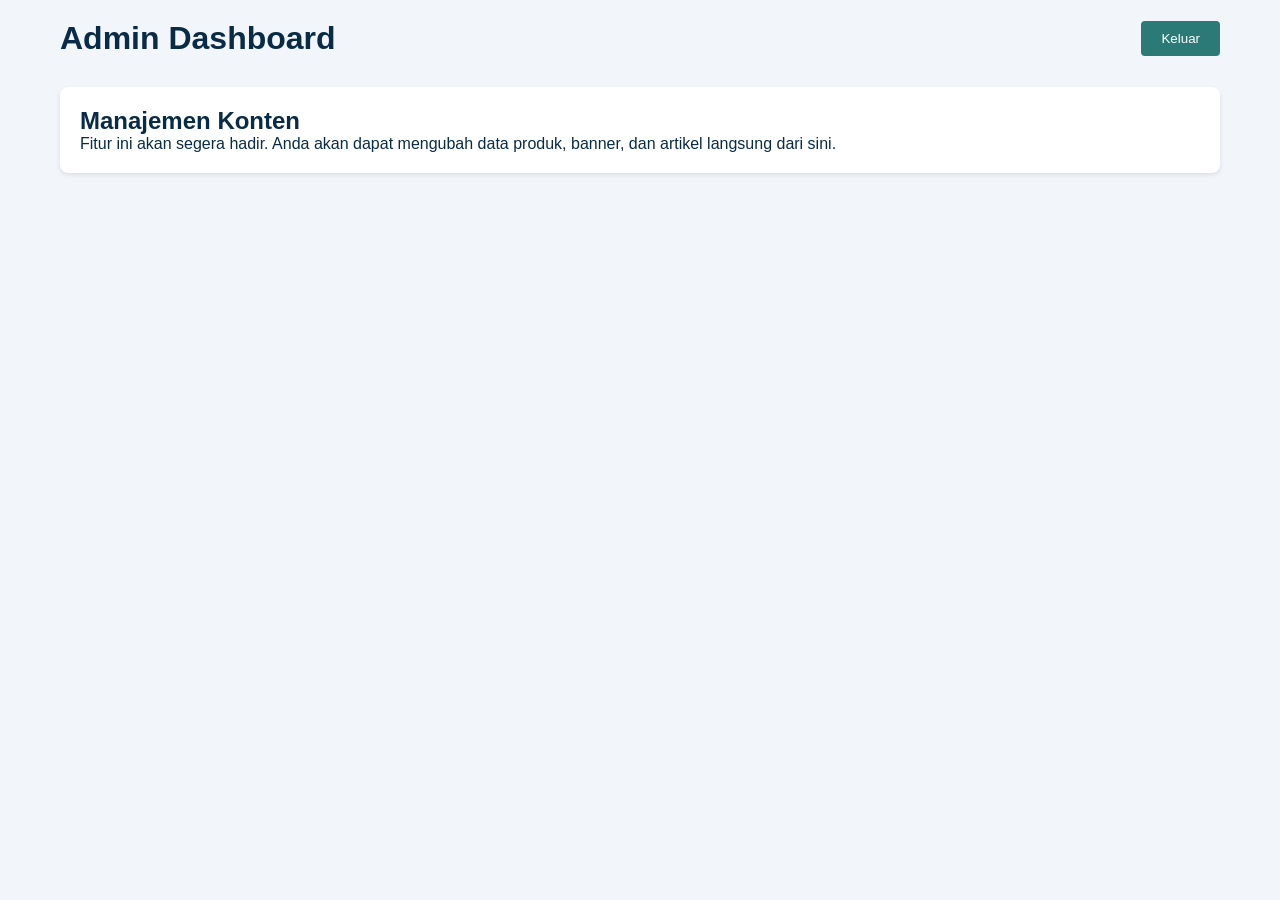
==== admin/index.html @ c9a43508 "Refactor project to Single Page Application (SPA) and optimize structure - Implemented a hash-based " ====
<!DOCTYPE html>
<html lang="id">
<head>
    <meta charset="UTF-8">
    <meta name="viewport" content="width=device-width, initial-scale=1.0">
    <title>Admin Dashboard - Saldoin</title>
    <link rel="stylesheet" href="../css/style.css">
    <style>
        .admin-container { padding: 20px; max-width: 1200px; margin: auto; }
        .admin-header { display: flex; justify-content: space-between; align-items: center; margin-bottom: 30px; }
        .admin-card { background: white; padding: 20px; border-radius: 8px; box-shadow: 0 2px 4px rgba(0,0,0,0.1); margin-bottom: 20px; }
        .btn-admin { background: var(--primary-color); color: white; padding: 10px 20px; border: none; border-radius: 4px; cursor: pointer; }
    </style>
</head>
<body>
    <div class="admin-container">
        <div class="admin-header">
            <h1>Admin Dashboard</h1>
            <button class="btn-admin" onclick="location.href='../'">Keluar</button>
        </div>

        <div class="admin-card">
            <h2>Manajemen Konten</h2>
            <p>Fitur ini akan segera hadir. Anda akan dapat mengubah data produk, banner, dan artikel langsung dari sini.</p>
        </div>
    </div>
</body>
</html>
---- css/style.css ----
/* Base Styles & Typography */
* {
    margin: 0;
    padding: 0;
    box-sizing: border-box;
    text-decoration: none;
    list-style: none;
    font-family: 'Nunito', sans-serif;
    color: #082c47;
}

:root {
    --outline-color: #dae2ed;
    --background-color: #f2f5f9;
    --primary-color: #2b7a78;
    /* Used for active links and product detail titles */
    --secondary-color: #279199;
    /* Used for register button, search border, blockquote */
    --accent-color: #e67e22;
    /* Used for product item button */
    --success-color: #4fd15a;
    /* Used for payment button */
    --success-border-color: #03ac0e;
    --danger-color: #dc3545;
    /* Used for close detail button */
    --danger-hover-color: #c82333;

    /* Spacing */
    --spacing-xs: 4px;
    --spacing-s: 8px;
    --spacing-m: 16px;
    --spacing-l: 24px;
    --spacing-xl: 40px;
    --spacing-xxl: 46px;
}

body,
.root,
.app {
    background-color: var(--background-color);
}

.flex {
    display: flex;
}

.container,
.container-ed {
    max-width: 768px;
    margin: var(--spacing-s) auto 0;
    background-color: #fff;
    border-radius: var(--spacing-s);
}

.container {
    padding: var(--spacing-m) var(--spacing-l);
}

.container-ed {
    padding: var(--spacing-s);
    padding-bottom: var(--spacing-xs);
}

.container-label {
    font-size: 0.9rem;
    font-weight: 600;
    display: flex;
    /* Ensure label and view-all are on same line if needed */
    align-items: center;
}

.container-label .view-all-item {
    margin-left: auto;
    cursor: pointer;
    font-weight: 600;
}

/* Header & Navigation */
.header {
    position: sticky;
    top: 0;
    z-index: 999;
    background-color: #fff;
    box-shadow: rgba(0, 0, 0, 0.15) 1.95px 1.95px 2.6px;
}

.navbar,
.sub-navbar,
.menu {
    max-width: 768px;
    margin: auto;
}

.navbar {
    height: 80px;
    align-items: center;
    gap: var(--spacing-m);
    padding: 0 var(--spacing-l);
}

.navbar .logo-1 {
    display: block;
}

.search-box {
    width: 100%;
    display: flex;
    border: 1px solid var(--secondary-color);
    border-radius: var(--spacing-s);
    background-color: var(--background-color);
}

#searchBox {
    width: 100%;
    border: none;
    outline: none;
    background-color: transparent;
}

.sub-navbar {
    height: 60px;
    padding: 0;
    justify-content: space-between;
    align-items: center;
}

.auth {
    gap: var(--spacing-s);
    align-items: center;
}

.user-profile {
    width: 100%;
}

.auth .btn-daftar,
.auth .btn-masuk {
    width: 72px;
    height: 28px;
    font-size: 0.85rem;
    border-radius: 12px;
    display: flex;
    align-items: center;
    justify-content: center;
    cursor: pointer;
}

.auth .btn-daftar {
    background-color: var(--secondary-color);
    color: #fff;
}

.auth .btn-masuk {
    color: var(--secondary-color);
    background-color: #fff;
    border: 2px solid var(--secondary-color);
}

.menu {
    width: 100%;
    height: 40px;
    overflow-x: auto;
    overflow-y: hidden;
    white-space: nowrap;
    -webkit-overflow-scrolling: touch;
    touch-action: pan-x;
    scrollbar-width: none;
    display: flex;
    /* Default to flex for larger screens */
}

section.menu-topup {
    position: relative;
    overflow: hidden;
}

section.menu-topup::before {
    content: '';
    position: absolute;
    top: 0;
    left: 0;
    width: 100%;
    height: 100%;
    background-image: url('../assets/IMG_1090.png') !important;
    /* sesuaikan path */
    background-size: cover !important;
    /* membuat gambar menutupi seluruh area */
    background-position: center !important;
    /* menempatkan gambar di tengah */
    background-repeat: no-repeat !important;
    opacity: 0.3;
}

.menu::-webkit-scrollbar {
    display: none;
}

#linkTriggerTwo {
    width: 100%;
    all: unset;
    display: flex;
    flex-wrap: wrap;
    justify-content: space-evenly;
}

#linkTriggerTwo>.link-item {
    width: fit-content;
    line-height: normal;
    border: 0;
    padding: 0;
    padding: 8px 12px;
}

#linkTriggerTwo > .link-item .active {
   color: var(--primary-color); 
}

.menu-list {
    display: flex;
    align-items: center;
}

.link-item {
    min-width: max-content;
    padding: 0 var(--spacing-m);
    line-height: 40px;
    font-size: 0.9rem;
    font-weight: 600;
    cursor: pointer;
    transition: color 0.2s ease;
}

.link-item:hover {
    color: #707070;
}

.link-item.active {
    color: var(--primary-color);
    border-bottom: 2px solid var(--primary-color);
}

.btn-bars {
    background-color: #fff;
    outline: none;
    border: 0;
    display: none;
    /* Hidden by default, shown in media query */
    align-items: center;
    justify-content: center;
}

#menuIcon {
    font-size: 32px;
}

#closeIcon {
    font-size: 32px;
}

/* Main Content Sections */
.prduk-isi {
    margin-top: var(--spacing-m);
}

.list-item {
    display: flex;
    flex-wrap: wrap;
    gap: 10px;
    justify-content: start;
    list-style: none;
}

.item-prduk {
    box-sizing: border-box;
    /* flex: 1 1 calc(25% - 10px); */
    position: relative;
    z-index: 1;
    background-color: #fff;
    border: 1.5px solid var(--outline-color);
    border-radius: var(--spacing-xs);
    display: flex;
    align-items: center;
    justify-content: center;
    flex-direction: column;
    /* padding: 12px var(--spacing-xs); */
    width: 85px;
    height: 85px;
    text-align: center;
    box-sizing: border-box;
}

.item-prduk:hover {
    background-color: #dff3ff;
}

.item-prduk img {
    width: 32px;
    height: 32px;
}

.item-prduk:last-child img {
    width: 32px;
    height: 32px;
}

.item-prduk span {
    font-size: 0.8rem;
}

/* Carousel */
.carousel {
    width: 100%;
    overflow: hidden;
    position: relative;
    border-radius: var(--spacing-s);
}

.carousel-inner {
    display: flex;
    transition: transform 0.5s ease-in-out;
    width: 100%;
}

.carousel-slide {
    flex: 0 0 100%;
    display: none;
}

.carousel-slide.active {
    display: block;
}

.carousel-text {
    width: 100%;
    bottom: 10px;
    padding: 2px 8px;
    position: absolute;
    font-size: 0.45rem;
    font-weight: 500;
    display: flex;
    gap: 16px;
    align-items: center;
}

.carousel-text>a {
    font-family: 'Segoe UI', Tahoma, Geneva, Verdana, sans-serif;
    background-color: #ffffff85;
    border-radius: 16px;
    padding: 1px 8px;
}

.carousel-text img {
    margin-left: auto;
    background-color: #fff;
    border-radius: 16px;
    padding: 2px 4px;
}

.carousel-slide img {
    width: 100%;
    aspect-ratio: 16 / 5;
    object-fit: cover;
    border-radius: var(--spacing-s);
}

/* Product Listings */
.produk {
    margin-top: var(--spacing-xl);
    flex-wrap: wrap;
    gap: var(--spacing-s);
    row-gap: var(--spacing-xl);
    justify-content: space-between;
}

.produk-item {
    flex-grow: 1;
    flex-direction: column;
    align-items: center;
    border: 1px solid var(--outline-color);
    border-radius: var(--spacing-s);
    font-weight: 700;
    position: relative;
    /* For positioning img and p elements */
    height: 90px;
}

.produk-item>* {
    position: relative;
    top: -25px;
}

.produk-item img {
    border: 1px solid var(--outline-color);
    border-radius: var(--spacing-s);
    width: 100px;
    height: 100px;
}

.produk-item p {
    font-size: 0.8rem;
    padding: var(--spacing-s);
}

.produk-item span {
    width: 100px;
    text-align: center;
    margin-bottom: var(--spacing-l);
    font-weight: 600;
}

.produk-item button {
    margin-top: auto;
    padding: 2px var(--spacing-s);
    border: 2px solid var(--accent-color);
    color: var(--accent-color);
    background-color: #fff;
    border-radius: 16px;
    font-weight: 600;
    transition: transform 0.2s;
    font-size: 0.8rem;
    cursor: pointer;
}

.produk-item button:hover {
    transform: scale(1.1);
}

.logo-produk {
    width: 80px;
    height: 80px;
}

.logo-produk img {
    border-radius: var(--spacing-s);
}

/* Menu Body */
.menu-body {
    margin-top: var(--spacing-l);
}

.menu-body .body-label {
    margin-bottom: var(--spacing-l);
}

.id-game-box {
    gap: var(--spacing-m);
}

.id-game-box input {
    height: var(--spacing-xl);
    padding: 0 var(--spacing-m);
    border-radius: var(--spacing-s);
    border: 1px solid var(--outline-color);
    outline: none;
}

.id-game-box input:first-child {
    width: 250px;
}

.id-game-box input:last-child {
    width: 100px;
}

ul.top-up {
    display: flex;
    flex-wrap: wrap;
    justify-content: space-between;
}

.price-item {
    width: 23%;
    height: 100px;
    margin-bottom: 3%;
    border: 1px solid var(--outline-color);
    border-radius: var(--spacing-s);
    position: relative;
}

/* Payment Section */
.payment {
    margin: var(--spacing-l) 0;
    flex-direction: column;
    align-items: center;
    gap: var(--spacing-m);
}

.payment-method-item {
    background-color: #fff;
    border: 1px solid var(--outline-color);
    border-radius: var(--spacing-s);
    padding: 15px;
    display: flex;
    align-items: center;
    cursor: pointer;
    transition: all 0.3s ease;
    box-shadow: 0 2px 4px rgba(0, 0, 0, 0.05);
    width: 100%;
    /* Ensure it takes full width */
}

.payment-method-item:hover,
.payment-method-item.selected {
    border-color: var(--primary-color);
    box-shadow: 0 4px 8px rgba(0, 0, 0, 0.1);
    transform: translateY(-3px);
}

.payment-method-item img {
    width: 40px;
    /* Adjust size as needed */
    height: 40px;
    /* Adjust size as needed */
    object-fit: contain;
    border-radius: 4px;
}

.payment-method-item span {
    font-size: 1rem;
    font-weight: 600;
    color: #333;
}

#selected-method-info {
    margin-top: var(--spacing-m);
    padding: var(--spacing-m);
    background-color: #f9f9f9;
    border: 1px solid var(--outline-color);
    border-radius: var(--spacing-s);
}

.btn-pembayaran {
    margin: 36px 0;
    height: 60px;
    line-height: 60px;
    text-align: center;
    border-radius: var(--spacing-s);
    background-color: var(--success-color);
    color: #fff;
    border: 1px solid var(--success-border-color);
    cursor: pointer;
}

/* Footer */
.footer {
    background-color: #fff;
    padding: 18px;
    margin-top: var(--spacing-xxl);
    border-top: 1px solid var(--outline-color);
}

.footer>.container {
    border: 1px solid var(--outline-color);
}

.contacts {
    flex-direction: column;
}

.contact-heading {
    font-size: 1rem;
}

.contact-title {
    font-size: 2rem;
    font-weight: 700;
}

.contact-menu {
    display: flex;
    gap: var(--spacing-l);
    margin: var(--spacing-l) 0;
    justify-content: flex-start;
}

.contact-list {
    width: 60px;
    height: 60px;
    text-align: center;
    outline: 1px solid var(--outline-color);
    border-radius: var(--spacing-s);
}

.contact-list a {
    display: flex;
    align-items: center;
    justify-content: center;
    height: 100%;
}

/* Page Specific Styles (Cara Order, Kebijakan, FAQ) */
.page-container {
    padding: var(--spacing-l);
    line-height: 1.6;
}

.page-container h2 {
    margin-bottom: var(--spacing-m);
    font-size: 1.5rem;
    color: var(--secondary-color);
}

.steps-list {
    list-style: decimal inside;
    padding-left: 20px;
}

.contact-list-page li {
    margin-bottom: var(--spacing-s);
}

.faq-item {
    margin-bottom: var(--spacing-m);
    padding-bottom: var(--spacing-s);
    border-bottom: 1px solid var(--outline-color);
}

blockquote {
    margin: var(--spacing-m) 0;
    padding: 12px var(--spacing-m);
    border-left: 4px solid var(--secondary-color);
    background-color: #f0faff;
    font-style: italic;
}

/* Artikel Terbaru */
.artikel-terbaru {
    background: #fff;
    padding: 1rem 1.5rem;
}

.judul-artikel {
    font-size: 1.1rem;
    font-weight: 600;
    margin-bottom: 0.8rem;
    color: #333;
}

.list-artikel {
    list-style: none;
    padding: 0;
    margin: 0;
}

.list-artikel li {
    padding: 0.5rem 0;
    border-bottom: 1px dashed #ddd;
    display: flex;
    align-items: center;
}

.list-artikel li::before {
    content: '›';
    margin-right: var(--spacing-s);
    color: #555;
    font-size: 1rem;
}

.list-artikel a {
    color: #333;
    font-weight: 500;
    transition: color 0.2s;
}

.list-artikel a:hover {
    color: #007bff;
}

/* New Product Categories & Details */
.product-categories {
    margin-top: var(--spacing-l);
}

.product-categories h3 {
    text-align: center;
    margin-bottom: 20px;
    font-size: 1.2rem;
    color: #333;
}

.category-list {
    display: grid;
    grid-template-columns: repeat(auto-fit, minmax(120px, 1fr));
    gap: 15px;
    justify-content: center;
    margin-bottom: 20px;
}

.category-card {
    background-color: #ffffff;
    border: 1px solid var(--outline-color);
    border-radius: var(--spacing-s);
    padding: 15px;
    display: flex;
    flex-direction: column;
    align-items: center;
    text-align: center;
    cursor: pointer;
    transition: all 0.3s ease;
    box-shadow: 0 2px 4px rgba(0, 0, 0, 0.05);
}

.category-card:hover {
    border-color: var(--primary-color);
    box-shadow: 0 4px 8px rgba(0, 0, 0, 0.1);
    transform: translateY(-3px);
}

.category-card img {
    width: 60px;
    height: 60px;
    object-fit: contain;
    border-radius: var(--spacing-xs);
    margin-bottom: 10px;
}

.category-card span {
    font-size: 0.9rem;
    font-weight: 600;
    color: #555;
}

.product-detail-section {
    background-color: #f9f9f9;
    border: 1px solid var(--outline-color);
    border-radius: var(--spacing-s);
    padding: 20px;
    margin-top: 20px;
}

.product-detail-section h4 {
    text-align: center;
    margin-bottom: 15px;
    font-size: 1.1rem;
    color: var(--primary-color);
}

.detail-product-list {
    list-style: none;
    padding: 0;
    display: grid;
    grid-template-columns: repeat(auto-fit, minmax(90px, 1fr));
    gap: 10px;
    justify-content: center;
}

.detail-product-item {
    background-color: #fff;
    border: 1px solid #e0e6ed;
    border-radius: 6px;
    padding: 10px;
    display: flex;
    flex-direction: column;
    align-items: center;
    text-align: center;
    box-shadow: 0 1px 2px rgba(0, 0, 0, 0.03);
}

.detail-product-item img {
    width: 40px;
    height: 40px;
    object-fit: contain;
    border-radius: 3px;
    margin-bottom: 5px;
}

.detail-product-item span {
    font-size: 0.75rem;
    color: #666;
    word-break: break-word;
}

.close-detail-button {
    display: block;
    width: fit-content;
    margin: 20px auto 0;
    padding: 8px 20px;
    background-color: var(--danger-color);
    color: #fff;
    border: none;
    border-radius: 5px;
    cursor: pointer;
    font-size: 0.9rem;
    transition: background-color 0.3s ease;
}

.close-detail-button:hover {
    background-color: var(--danger-hover-color);
}

.additional-images-section {
    margin-top: var(--spacing-l);
    padding: 15px;
    background-color: #f0f2f5;
    border-radius: var(--spacing-s);
    text-align: center;
}

.additional-images-section h3 {
    margin-bottom: 20px;
    font-size: 1.2rem;
    color: #333;
}

.additional-images-grid {
    display: grid;
    grid-template-columns: repeat(auto-fit, minmax(100px, 1fr));
    gap: 15px;
    justify-content: center;
}

.additional-image-item {
    background-color: #ffffff;
    border: 1px solid var(--outline-color);
    border-radius: var(--spacing-s);
    padding: 10px;
    display: flex;
    flex-direction: column;
    align-items: center;
    text-align: center;
    box-shadow: 0 2px 4px rgba(0, 0, 0, 0.05);
}

.additional-image-item img {
    width: 80px;
    height: 80px;
    object-fit: contain;
    border-radius: var(--spacing-xs);
    margin-bottom: var(--spacing-s);
}

.additional-image-item span {
    font-size: 0.85rem;
    font-weight: 500;
    color: #444;
}

/* Skeleton Loader */
.skeleton-container {
    padding: var(--spacing-s);
    display: flex;
    flex-direction: column;
    gap: var(--spacing-l);
    max-width: 768px;
    margin: 0 auto 0;
}

.skeleton-banner,
.skeleton-icon,
.skeleton-line,
.skeleton-button,
.skeleton-title,
.skeleton-card,
.skeleton-footer-title,
.skeleton-icon-circle,
.skeleton-footer-text {
    background: linear-gradient(90deg, #eeeeee 25%, #dddddd 50%, #eeeeee 75%);
    background-size: 200% 100%;
    animation: shimmer 1.2s infinite;
}

.skeleton-banner {
    width: 100%;
    height: 119.58px;
    /* Adjusted height for consistency based on staging.html media query */
    border-radius: 12px;
}

.skeleton-icons {
    display: flex;
    justify-content: space-between;
    gap: var(--spacing-s);
}

.skeleton-icon {
    flex: 1;
    height: 90px;
    border-radius: 10px;
}

.skeleton-text-block {
    display: flex;
    flex-direction: column;
    gap: 12px;
    padding: var(--spacing-m);
    border-radius: 12px;
    background: #f3f3f3;
}

.skeleton-line {
    height: 16px;
    border-radius: 6px;
}

.skeleton-line.short {
    width: 50%;
}

.skeleton-line.long {
    width: 100%;
}

.skeleton-button {
    width: 60%;
    height: 36px;
    border-radius: 20px;
}

/* Skeleton Populer & Footer */
.skeleton-section,
.skeleton-footer {
    padding: var(--spacing-m);
    border-radius: 12px;
}

.skeleton-title {
    width: 150px;
    height: 20px;
    border-radius: var(--spacing-xs);
    margin-bottom: var(--spacing-m);
}

.skeleton-populer-grid {
    display: flex;
    flex-wrap: wrap;
    gap: 12px;
    justify-content: space-between;
}

.skeleton-card {
    flex: 1 1 calc(25% - 12px);
    height: 180px;
    border-radius: 10px;
    min-width: 80px;
}

.skeleton-footer-title {
    width: 180px;
    height: 18px;
    border-radius: var(--spacing-xs);
    margin: var(--spacing-m) 0;
}

.skeleton-contact-icons {
    display: flex;
    gap: 12px;
    margin-bottom: var(--spacing-m);
}

.skeleton-icon-circle {
    width: 48px;
    height: 48px;
    border-radius: 50%;
}

.skeleton-footer-text {
    height: 14px;
    border-radius: var(--spacing-xs);
    width: 90%;
    margin-bottom: var(--spacing-s);
}

.skeleton-footer-text.short {
    width: 60%;
}

@keyframes shimmer {
    0% {
        background-position: 200% 0;
    }

    100% {
        background-position: -200% 0;
    }
}

/* Responsive */
@media screen and (max-width: 768px) {
    .container {
        padding: var(--spacing-m);
        margin: 4px auto;
    }

    .container,
    .container-ed {
        border-radius: 0;
        /* Remove border-radius on smaller screens */
        margin-top: var(--spacing-xs);
        padding: 12px;
        padding-bottom: 8px;
    }

    .sub-navbar {
        padding: 0 var(--spacing-m);
    }

    .btn-bars {
        display: flex;
        /* Show hamburger icon */
    }

    .menu {
        display: none;
        /* Hide menu by default on small screens */
        position: absolute;
        background-color: #fff;
        height: auto;
        z-index: 999;
        padding: var(--spacing-m) 0;
        box-shadow: rgba(0, 0, 0, 0.15) 1.95px 1.95px 2.6px;
        flex-direction: column;
        /* Stack menu items vertically */
        width: 100%;
        /* Take full width */
    }

    #linkTrigger {
        flex-direction: column;
    }

    .link-item {
        min-width: auto;
        /* Allow items to shrink */
        width: 40%;
        /* Take up 60% width of parent */
        padding: 0 var(--spacing-m);
        text-align: center;
        font-size: 0.8rem;
    }

    .carousel-slide img {
        height: 140px;
        aspect-ratio: 16 / 5;
    }

    .item-prduk {
        /* flex: 1 1 calc(25% - 5px); */
        padding: var(--spacing-s);
        min-width: 60px;
        width: 85px;
        height: 85px;
    }

    .produk-item p {
        font-size: 0.7rem;
    }

    .produk-item span {
        font-size: 0.9rem;
    }

    .produk-item img {
        width: 80px;
        height: 80px;
    }

    .produk-item button {
        font-size: 0.7rem;
    }

    .footer {
        margin-top: 10px;
    }

    .contact-heading,
    .contact-title {
        text-align: center;
    }

    .contact-menu {
        justify-content: center;
        /* Center contact icons */
    }

    /* Product Categories & Details */
    .category-list {
        grid-template-columns: repeat(auto-fit, minmax(100px, 1fr));
        gap: 10px;
    }

    .category-card {
        padding: 10px;
    }

    .category-card img {
        width: 50px;
        height: 50px;
    }

    .detail-product-list {
        grid-template-columns: repeat(auto-fit, minmax(70px, 1fr));
        gap: var(--spacing-s);
    }

    .detail-product-item img {
        width: 35px;
        height: 35px;
    }

    .additional-images-grid {
        grid-template-columns: repeat(auto-fit, minmax(80px, 1fr));
        gap: 10px;
    }

    .additional-image-item img {
        width: 60px;
        height: 60px;
    }

    .skeleton-banner {
        height: 119.58px;
    }
}

@media screen and (max-width: 480px) {
    .carousel-slide img {
        aspect-ratio: 16 / 5;
    }

    .list-item {
        gap: 5px;
    }

    .item-prduk {
        flex: 1 1 calc(25% - 5px);
        padding: var(--spacing-m) 2px;
        min-width: 60px;
    }

    .item-prduk:last-child {
        display: flex;
        flex-direction: row-reverse;
        gap: 8px;
        height: 40px;
    }

    .item-prduk:last-child img {
        width: 16px;
        height: 16px;
    }

    /* Product Categories & Details */
    .category-list {
        grid-template-columns: repeat(auto-fit, minmax(80px, 1fr));
        gap: var(--spacing-s);
    }

    .category-card img {
        width: 45px;
        height: 45px;
    }

    .category-card span {
        font-size: 0.8rem;
    }

    .detail-product-list {
        grid-template-columns: repeat(auto-fit, minmax(60px, 1fr));
        gap: 6px;
    }

    .detail-product-item img {
        width: 30px;
        height: 30px;
    }

    .detail-product-item span {
        font-size: 0.65rem;
    }

    .additional-images-grid {
        grid-template-columns: repeat(auto-fit, minmax(70px, 1fr));
        gap: var(--spacing-s);
    }

    .additional-image-item img {
        width: 50px;
        height: 50px;
    }

    .additional-image-item span {
        font-size: 0.75rem;
    }
}

/* --- Additional Styles from Pages --- */

/* About Page */
.about-saldoin {
    background: #f8f9fa;
    border-radius: 8px;
}
.about-saldoin .section-title {
    font-size: 1.8rem;
    margin-bottom: 1rem;
    color: #333;
}
.about-grid {
    display: flex;
    flex-direction: column;
    gap: 1.5rem;
    margin-top: 1.5rem;
}
.about-box {
    background: #fff;
    border: 1px solid #e2e8f0;
    border-radius: 8px;
    padding: 1rem;
}
.about-box h3 {
    color: var(--primary-color);
    margin-bottom: 0.5rem;
}
.about-box ul {
    padding-left: 1rem;
    list-style: disc;
}
.contact-note h4 {
    margin-top: 1.5rem;
    color: var(--primary-color);
}
.contact-note ul {
    list-style: none;
    padding-left: 0;
}
.contact-note li {
    margin-bottom: 0.25rem;
}

/* Cara Order Page */
.cara-order {
    background: #ffffff;
    padding: 2rem 1rem;
    color: #333;
}
.cara-order .container {
    max-width: 800px;
    margin: auto;
}
.cara-order h2 {
    text-align: center;
    font-size: 2rem;
    margin-bottom: 0.5rem;
}
.cara-order .highlight {
    color: var(--secondary-color);
}
.cara-order .subtitle {
    text-align: center;
    margin-bottom: 2rem;
    color: #666;
    font-size: 1rem;
}
.steps {
    display: flex;
    flex-direction: column;
    gap: 1.5rem;
}
.step {
    display: flex;
    align-items: flex-start;
    gap: 1rem;
    background: #f9f9f9;
    padding: 1rem;
    border-left: 4px solid var(--secondary-color);
    border-radius: 0.5rem;
    box-shadow: 0 2px 4px rgba(0,0,0,0.05);
}
.step .number {
    font-size: 1.5rem;
    font-weight: bold;
    color: var(--secondary-color);
    width: 2rem;
    text-align: center;
}
.step .text h3 {
    margin: 0 0 0.25rem;
    font-size: 1.1rem;
}
.step .text p {
    margin: 0;
    font-size: 0.95rem;
    color: #555;
}

/* Contact Page */
.contact-section {
    padding: 2rem 1rem;
    background: #fdfdfd;
    border-top: 1px solid #eee;
    color: #333;
}
.contact-section h2 {
    text-align: center;
    margin-bottom: 0.5rem;
}
.contact-section .subtitle {
    text-align: center;
    margin-bottom: 2rem;
    font-size: 1rem;
    color: #555;
}
.contact-grid {
    display: grid;
    grid-template-columns: repeat(auto-fit, minmax(260px, 1fr));
    gap: 1.5rem;
    margin-bottom: 2rem;
}
.contact-item {
    display: flex;
    gap: 12px;
    align-items: flex-start;
    background: #f8f8f8;
    padding: 1rem;
    border-radius: 10px;
    box-shadow: 0 1px 4px rgba(0, 0, 0, 0.05);
}
.contact-item span {
    font-size: 1.5rem;
    color: var(--secondary-color);
    flex-shrink: 0;
}
.contact-item a {
    color: var(--secondary-color);
    text-decoration: none;
}
.contact-item a:hover {
    text-decoration: underline;
}
.jam-operasional h3 {
    margin-bottom: 0.5rem;
}
.jam-operasional ul {
    list-style: none;
    padding: 0;
    margin-bottom: 1rem;
}
.jam-operasional li {
    margin-bottom: 0.5rem;
}
.jam-operasional .note {
    font-size: 0.9rem;
    color: #555;
    line-height: 1.4;
}

/* Payment Page (Merged & Optimized) */
.payment-section {
    padding: 16px;
}
.title-payment {
    text-align: center;
    margin-bottom: 20px;
}
.payment-category-title {
    font-size: 1em;
    font-weight: 600;
    margin-top: 30px;
    margin-bottom: 15px;
    text-align: left;
}
.payment-methods-grid {
    display: grid;
    grid-template-columns: repeat(auto-fit, minmax(110px, 1fr));
    gap: 15px;
    margin-bottom: 25px;
}
.payment-method-item {
    background-color: #fff;
    border: 1px solid var(--outline-color);
    border-radius: 8px;
    display: flex;
    flex-direction: column;
    align-items: center;
    justify-content: center;
    cursor: pointer;
    transition: all 0.3s ease;
    min-height: 110px;
    padding: 10px;
}
.payment-method-item:hover, .payment-method-item.selected {
    border-color: var(--primary-color);
    box-shadow: 0 4px 12px rgba(43, 122, 120, 0.2);
    transform: translateY(-3px);
}
.payment-method-item img {
    width: 70px;
    height: 70px;
    object-fit: contain;
}
.selected-method-info {
    background-color: #f0fafa;
    border: 1px solid var(--primary-color);
    border-radius: 12px;
    padding: 20px;
    margin-top: 20px;
    line-height: 1.7;
}

/* Beranda (Landing Page) Styles */
.hero {
    background: linear-gradient(to right, #dff3ff, #f9fcff);
    padding: 80px 20px 20px;
    text-align: center;
    border-radius: 8px;
    margin: 8px auto;
    max-width: 768px;
    position: relative;
}
.hero-title {
    position: absolute;
    top: -90px;
    font-size: 0.9rem;
    padding: 8px 40px 8px 10px;
    clip-path: polygon(0% 0%, 80% 0%, 100% 100%, 0% 100%);
    background-color: var(--secondary-color);
    color: #fff;
    display: flex;
    align-items: center;
    gap: 8px;
}
.hero-background {
    width: 180px;
    position: absolute;
    top: -130px;
    right: -20px;
    z-index: 0;
    mask-image: linear-gradient(to top right, transparent 30%, black 40%);
    -webkit-mask-image: linear-gradient(to top right, transparent 30%, black 40%);
}
.hero-text {
    margin: 24px 0;
    position: relative;
    z-index: 1;
}
.hero h1 {
    font-size: 2.5rem;
    color: #0c3c60;
    margin-bottom: 20px;
}
.cta-btn {
    background-color: var(--secondary-color);
    color: white;
    padding: 14px 28px;
    border-radius: 4px;
    font-weight: 600;
    display: inline-block;
}
.produk-grid {
    display: flex;
    overflow-x: auto;
    gap: 1.5rem;
    margin: 1.5rem 0;
    padding-bottom: 10px;
    scroll-snap-type: x mandatory;
    scrollbar-width: none;
}
.produk-grid::-webkit-scrollbar { display: none; }
.produk-box {
    flex: 0 0 290px;
    height: 180px;
    box-shadow: 0 2px 8px rgba(39, 145, 153, 0.2);
    border-radius: 4px;
    overflow: hidden;
    scroll-snap-align: center;
}
.produk-box img {
    width: 100%;
    height: 100%;
    object-fit: cover;
}
.produk-voucher {
    background-color: #dff3ff;
    border-radius: 8px;
    padding: 20px;
    margin-top: 20px;
    position: relative;
}

/* Maintenance Page Styles */
.maintenance-container {
    background-color: #ffffff;
    border-radius: 15px;
    box-shadow: 0 4px 20px rgba(0, 0, 0, 0.1);
    padding: 40px;
    width: 100%;
    box-sizing: border-box;
    text-align: center;
}

.logo-placeholder {
    background-color: #f0f0f0;
    border-radius: 8px;
    padding: 20px;
    margin-bottom: 20px;
    color: #666;
    font-size: 14px;
}

.message-title {
    font-size: 2em;
    font-weight: bold;
    color: #333;
    margin-bottom: 15px;
    line-height: 1.2;
}

.message-text {
    font-size: 1em;
    color: #666;
    line-height: 1.5;
    margin-bottom: 30px;
}

.notify-button {
    background-color: #f7a858;
    color: white;
    padding: 12px 25px;
    border: none;
    border-radius: 8px;
    cursor: pointer;
    font-size: 1em;
    font-weight: bold;
    transition: all 0.3s ease;
    box-shadow: 0 4px 8px rgba(247, 168, 88, 0.3);
    text-decoration: none;
    display: inline-block;
}

.notify-button:hover {
    background-color: #e69647;
    transform: translateY(-2px);
    box-shadow: 0 6px 12px rgba(247, 168, 88, 0.4);
}

.maintenance-image-placeholder {
    max-width: 250px;
    height: 200px;
    margin: 30px auto;
    border-radius: 8px;
    display: flex;
    align-items: center;
    justify-content: center;
    color: #666;
    font-size: 14px;
}

.countdown-labels {
    display: flex;
    justify-content: center;
    gap: 20px;
    margin-bottom: 20px;
    font-size: 0.8em;
    color: #999;
}

.countdown-label {
    display: flex;
    flex-direction: column;
    align-items: center;
    gap: 5px;
}

.countdown-value {
    font-size: 2em;
    font-weight: bold;
    color: #333;
    font-family: 'Courier New', monospace;
}

@media (max-width: 480px) {
    .message-title {
        font-size: 1.5em;
    }
    .maintenance-container {
        padding: 20px;
    }
}

/* Store Page Styles */
.store-loader-container {
    height: 60vh;
    display: flex;
    align-items: center;
    justify-content: center;
    flex-direction: column;
    color: #083b3b;
    text-align: center;
}

.loader-spinner {
    border: 5px solid #c6eae9;
    border-top: 5px solid #279199;
    border-radius: 50%;
    width: 55px;
    height: 55px;
    animation: spin 1s linear infinite;
    margin-bottom: 25px;
}

@keyframes spin {
    0% { transform: rotate(0deg); }
    100% { transform: rotate(360deg); }
}

.store-title {
    font-size: 22px;
    margin-bottom: 10px;
    color: #279199;
}

.store-text {
    font-size: 15px;
    color: #4a6b6b;
    max-width: 270px;
    margin: 0 auto;
}

/* Utility classes for adaptTextColor */
.text-light { color: #ffffff !important; }
.text-dark { color: #333333 !important; }
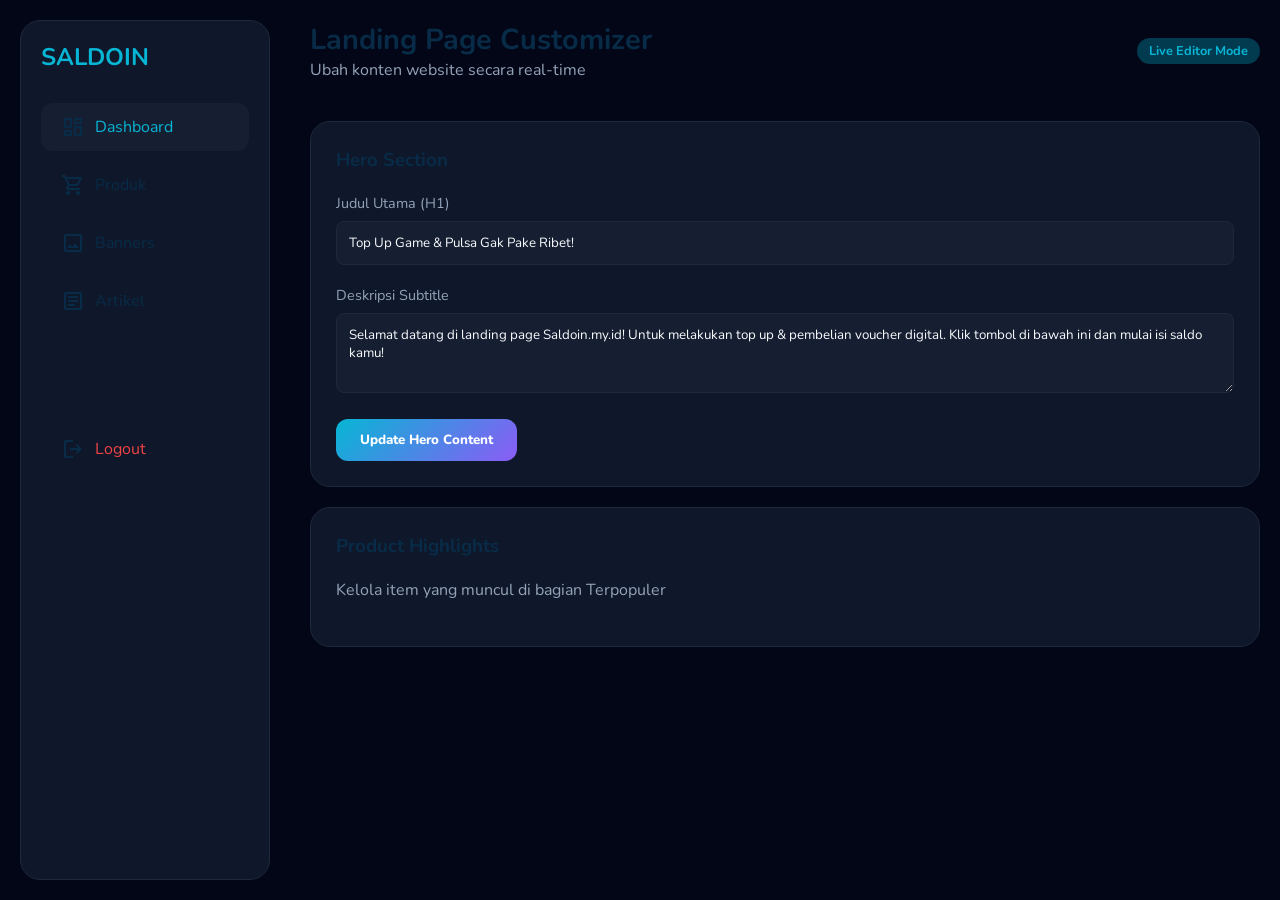
==== commit 5fe0843a: "Refactor to SPA with Modern Gaming UI and Admin Dashboard - Transformed the project into a Single Pa" ====
--- a/admin/index.html
+++ b/admin/index.html
@@ -4,25 +4,82 @@
     <meta charset="UTF-8">
     <meta name="viewport" content="width=device-width, initial-scale=1.0">
     <title>Admin Dashboard - Saldoin</title>
+    <link href="https://fonts.googleapis.com/css2?family=Nunito:wght@400;600;800&display=swap" rel="stylesheet">
+    <link href="https://fonts.googleapis.com/css2?family=Material+Symbols+Outlined" rel="stylesheet">
     <link rel="stylesheet" href="../css/style.css">
     <style>
-        .admin-container { padding: 20px; max-width: 1200px; margin: auto; }
-        .admin-header { display: flex; justify-content: space-between; align-items: center; margin-bottom: 30px; }
-        .admin-card { background: white; padding: 20px; border-radius: 8px; box-shadow: 0 2px 4px rgba(0,0,0,0.1); margin-bottom: 20px; }
-        .btn-admin { background: var(--primary-color); color: white; padding: 10px 20px; border: none; border-radius: 4px; cursor: pointer; }
+        body { background-color: var(--bg-main); padding: 20px; }
+        .admin-sidebar { width: 250px; position: fixed; left: 20px; top: 20px; bottom: 20px; background: var(--bg-surface); border-radius: 20px; border: 1px solid var(--outline-color); padding: 20px; }
+        .admin-content { margin-left: 290px; }
+        .nav-item { padding: 12px 20px; margin-bottom: 10px; border-radius: 12px; cursor: pointer; transition: 0.3s; display: flex; align-items: center; gap: 10px; }
+        .nav-item:hover, .nav-item.active { background: var(--bg-card); color: var(--primary); }
+        .card { background: var(--bg-surface); border-radius: 20px; border: 1px solid var(--outline-color); padding: 25px; margin-bottom: 20px; }
+        .form-group { margin-bottom: 20px; }
+        label { display: block; margin-bottom: 8px; color: var(--text-muted); font-size: 0.9rem; }
+        input, textarea { width: 100%; background: var(--bg-card); border: 1px solid var(--outline-color); border-radius: 8px; padding: 12px; color: var(--text-main); outline: none; }
+        input:focus { border-color: var(--primary); }
+        .btn-save { background: linear-gradient(135deg, var(--primary), var(--secondary)); border: none; padding: 12px 24px; border-radius: 12px; color: white; font-weight: 800; cursor: pointer; }
+        .status-badge { padding: 4px 12px; border-radius: 20px; font-size: 0.8rem; font-weight: 700; background: var(--primary-glow); color: var(--primary); }
     </style>
 </head>
 <body>
-    <div class="admin-container">
-        <div class="admin-header">
-            <h1>Admin Dashboard</h1>
-            <button class="btn-admin" onclick="location.href='../'">Keluar</button>
+    <div class="admin-sidebar">
+        <h2 style="margin-bottom: 30px; color: var(--primary);">SALDOIN</h2>
+        <div class="nav-item active"><span class="material-symbols-outlined">dashboard</span> Dashboard</div>
+        <div class="nav-item"><span class="material-symbols-outlined">shopping_cart</span> Produk</div>
+        <div class="nav-item"><span class="material-symbols-outlined">image</span> Banners</div>
+        <div class="nav-item"><span class="material-symbols-outlined">article</span> Artikel</div>
+        <div class="nav-item" style="margin-top: 100px; color: var(--danger);"><span class="material-symbols-outlined">logout</span> Logout</div>
+    </div>
+
+    <div class="admin-content">
+        <header style="margin-bottom: 40px; display: flex; justify-content: space-between; align-items: center;">
+            <div>
+                <h1 style="font-size: 1.8rem;">Landing Page Customizer</h1>
+                <p style="color: var(--text-muted);">Ubah konten website secara real-time</p>
+            </div>
+            <div class="status-badge">Live Editor Mode</div>
+        </header>
+
+        <div class="card">
+            <h3 style="margin-bottom: 20px;">Hero Section</h3>
+            <div class="form-group">
+                <label>Judul Utama (H1)</label>
+                <input type="text" id="heroTitle" value="Top Up Game & Pulsa Gak Pake Ribet!">
+            </div>
+            <div class="form-group">
+                <label>Deskripsi Subtitle</label>
+                <textarea id="heroDesc" rows="3">Selamat datang di landing page Saldoin.my.id! Untuk melakukan top up & pembelian voucher digital. Klik tombol di bawah ini dan mulai isi saldo kamu!</textarea>
+            </div>
+            <button class="btn-save" onclick="alert('Konten berhasil disimpan (Simulasi)')">Update Hero Content</button>
         </div>
 
-        <div class="admin-card">
-            <h2>Manajemen Konten</h2>
-            <p>Fitur ini akan segera hadir. Anda akan dapat mengubah data produk, banner, dan artikel langsung dari sini.</p>
+        <div class="card">
+            <h3 style="margin-bottom: 20px;">Product Highlights</h3>
+            <p style="color: var(--text-muted); margin-bottom: 20px;">Kelola item yang muncul di bagian Terpopuler</p>
+            <!-- Simulasi Daftar Produk -->
+            <div style="display: flex; gap: 10px; flex-wrap: wrap;" id="adminProductList">
+                <!-- Will be populated by JS -->
+            </div>
         </div>
     </div>
+
+    <script src="../js/jquery-3.7.1.min.js"></script>
+    <script>
+        $(document).ready(() => {
+            $.getJSON('../data.json', (data) => {
+                const $list = $('#adminProductList');
+                data.produk.slice(0, 4).forEach(p => {
+                    $list.append(`
+                        <div style="background: var(--bg-card); border-radius: 12px; padding: 15px; width: 150px; text-align: center; border: 1px solid var(--outline-color);">
+                            <img src="${p.img_product}" style="width: 60px; height: 60px; border-radius: 8px; margin-bottom: 10px; border: 1px solid var(--outline-color);">
+                            <div style="font-size: 0.8rem; font-weight: 700; margin-bottom: 10px;">${p.nm_product}</div>
+                            <button style="font-size: 0.7rem; background: transparent; border: 1px solid var(--primary); color: var(--primary); padding: 4px 10px; border-radius: 8px; cursor: pointer;">Edit</button>
+                        </div>
+                    `);
+                });
+            });
+        });
+    </script>
 </body>
 </html>
--- a/css/style.css
+++ b/css/style.css
@@ -10,20 +10,25 @@
 }
 
 :root {
-    --outline-color: #dae2ed;
-    --background-color: #f2f5f9;
-    --primary-color: #2b7a78;
-    /* Used for active links and product detail titles */
-    --secondary-color: #279199;
-    /* Used for register button, search border, blockquote */
-    --accent-color: #e67e22;
-    /* Used for product item button */
-    --success-color: #4fd15a;
-    /* Used for payment button */
-    --success-border-color: #03ac0e;
-    --danger-color: #dc3545;
-    /* Used for close detail button */
-    --danger-hover-color: #c82333;
+    --bg-main: #020617;
+    --bg-surface: #0f172a;
+    --bg-card: rgba(30, 41, 59, 0.5);
+    --primary: #06b6d4;
+    --primary-glow: rgba(6, 182, 212, 0.3);
+    --secondary: #8b5cf6;
+    --accent: #f59e0b;
+    --text-main: #f8fafc;
+    --text-muted: #94a3b8;
+    --outline-color: #1e293b;
+    --success: #10b981;
+    --danger: #ef4444;
+
+    /* Original Legacy Variables (for compatibility during transition) */
+    --background-color: var(--bg-main);
+    --primary-color: var(--primary);
+    --secondary-color: var(--secondary);
+    --accent-color: var(--accent);
+    --success-color: var(--success);
 
     /* Spacing */
     --spacing-xs: 4px;
@@ -48,8 +53,9 @@
 .container-ed {
     max-width: 768px;
     margin: var(--spacing-s) auto 0;
-    background-color: #fff;
-    border-radius: var(--spacing-s);
+    background-color: var(--bg-surface);
+    border-radius: 12px;
+    border: 1px solid var(--outline-color);
 }
 
 .container {
@@ -58,7 +64,6 @@
 
 .container-ed {
     padding: var(--spacing-s);
-    padding-bottom: var(--spacing-xs);
 }
 
 .container-label {
@@ -80,8 +85,10 @@
     position: sticky;
     top: 0;
     z-index: 999;
-    background-color: #fff;
-    box-shadow: rgba(0, 0, 0, 0.15) 1.95px 1.95px 2.6px;
+    background-color: rgba(2, 6, 23, 0.8);
+    backdrop-filter: blur(8px);
+    -webkit-backdrop-filter: blur(8px);
+    border-bottom: 1px solid var(--outline-color);
 }
 
 .navbar,
@@ -146,14 +153,22 @@
 }
 
 .auth .btn-daftar {
-    background-color: var(--secondary-color);
+    background: linear-gradient(135deg, var(--primary), var(--secondary));
     color: #fff;
+    font-weight: 700;
+    transition: transform 0.2s, box-shadow 0.2s;
+}
+
+.auth .btn-daftar:hover {
+    transform: translateY(-2px);
+    box-shadow: 0 4px 15px var(--primary-glow);
 }
 
 .auth .btn-masuk {
-    color: var(--secondary-color);
-    background-color: #fff;
-    border: 2px solid var(--secondary-color);
+    color: var(--primary);
+    background-color: transparent;
+    border: 1px solid var(--primary);
+    font-weight: 600;
 }
 
 .menu {
@@ -235,12 +250,12 @@
 }
 
 .link-item.active {
-    color: var(--primary-color);
-    border-bottom: 2px solid var(--primary-color);
+    color: var(--primary);
+    border-bottom: 2px solid var(--primary);
 }
 
 .btn-bars {
-    background-color: #fff;
+    background-color: transparent;
     outline: none;
     border: 0;
     display: none;
@@ -272,25 +287,26 @@
 
 .item-prduk {
     box-sizing: border-box;
-    /* flex: 1 1 calc(25% - 10px); */
     position: relative;
     z-index: 1;
-    background-color: #fff;
-    border: 1.5px solid var(--outline-color);
-    border-radius: var(--spacing-xs);
+    background-color: var(--bg-card);
+    border: 1px solid var(--outline-color);
+    border-radius: 12px;
     display: flex;
     align-items: center;
     justify-content: center;
     flex-direction: column;
-    /* padding: 12px var(--spacing-xs); */
     width: 85px;
     height: 85px;
     text-align: center;
-    box-sizing: border-box;
+    transition: all 0.3s;
+    cursor: pointer;
 }
 
 .item-prduk:hover {
-    background-color: #dff3ff;
+    border-color: var(--primary);
+    background-color: var(--bg-surface);
+    box-shadow: 0 0 15px var(--primary-glow);
 }
 
 .item-prduk img {
@@ -376,12 +392,20 @@
     flex-grow: 1;
     flex-direction: column;
     align-items: center;
+    background: var(--bg-card);
     border: 1px solid var(--outline-color);
-    border-radius: var(--spacing-s);
+    border-radius: 16px;
     font-weight: 700;
     position: relative;
-    /* For positioning img and p elements */
-    height: 90px;
+    height: 110px;
+    transition: all 0.3s;
+    backdrop-filter: blur(5px);
+}
+
+.produk-item:hover {
+    border-color: var(--primary);
+    transform: translateY(-5px);
+    box-shadow: 0 5px 15px var(--primary-glow);
 }
 
 .produk-item>* {
@@ -390,10 +414,11 @@
 }
 
 .produk-item img {
-    border: 1px solid var(--outline-color);
-    border-radius: var(--spacing-s);
-    width: 100px;
-    height: 100px;
+    border: 2px solid var(--outline-color);
+    border-radius: 12px;
+    width: 90px;
+    height: 90px;
+    object-fit: cover;
 }
 
 .produk-item p {
@@ -544,14 +569,15 @@
 
 /* Footer */
 .footer {
-    background-color: #fff;
-    padding: 18px;
+    background-color: var(--bg-surface);
+    padding: 40px 18px;
     margin-top: var(--spacing-xxl);
     border-top: 1px solid var(--outline-color);
 }
 
 .footer>.container {
     border: 1px solid var(--outline-color);
+    background-color: transparent;
 }
 
 .contacts {
@@ -578,8 +604,9 @@
     width: 60px;
     height: 60px;
     text-align: center;
-    outline: 1px solid var(--outline-color);
-    border-radius: var(--spacing-s);
+    border: 1px solid var(--outline-color);
+    border-radius: 12px;
+    background-color: var(--bg-card);
 }
 
 .contact-list a {
@@ -612,16 +639,19 @@
 
 .faq-item {
     margin-bottom: var(--spacing-m);
-    padding-bottom: var(--spacing-s);
-    border-bottom: 1px solid var(--outline-color);
+    padding: 20px;
+    background-color: var(--bg-card);
+    border-radius: 12px;
+    border: 1px solid var(--outline-color);
 }
 
 blockquote {
     margin: var(--spacing-m) 0;
-    padding: 12px var(--spacing-m);
-    border-left: 4px solid var(--secondary-color);
-    background-color: #f0faff;
+    padding: 16px 20px;
+    border-left: 4px solid var(--primary);
+    background: linear-gradient(to right, var(--bg-surface), transparent);
     font-style: italic;
+    border-radius: 0 12px 12px 0;
 }
 
 /* Artikel Terbaru */
@@ -855,9 +885,9 @@
 .skeleton-footer-title,
 .skeleton-icon-circle,
 .skeleton-footer-text {
-    background: linear-gradient(90deg, #eeeeee 25%, #dddddd 50%, #eeeeee 75%);
+    background: linear-gradient(90deg, #1e293b 25%, #334155 50%, #1e293b 75%);
     background-size: 200% 100%;
-    animation: shimmer 1.2s infinite;
+    animation: shimmer 1.5s infinite linear;
 }
 
 .skeleton-banner {
@@ -885,7 +915,7 @@
     gap: 12px;
     padding: var(--spacing-m);
     border-radius: 12px;
-    background: #f3f3f3;
+    background: var(--bg-surface);
 }
 
 .skeleton-line {
@@ -1347,66 +1377,75 @@
 
 /* Payment Page (Merged & Optimized) */
 .payment-section {
-    padding: 16px;
+    padding: 24px;
 }
 .title-payment {
     text-align: center;
+    margin-bottom: 30px;
+    font-size: 1.8rem;
+    font-weight: 800;
+    text-transform: uppercase;
+}
+.payment-category-title {
+    font-size: 1.1em;
+    font-weight: 700;
+    margin-top: 40px;
     margin-bottom: 20px;
-}
-.payment-category-title {
-    font-size: 1em;
-    font-weight: 600;
-    margin-top: 30px;
-    margin-bottom: 15px;
     text-align: left;
+    color: var(--primary);
 }
 .payment-methods-grid {
     display: grid;
-    grid-template-columns: repeat(auto-fit, minmax(110px, 1fr));
+    grid-template-columns: repeat(auto-fit, minmax(130px, 1fr));
     gap: 15px;
     margin-bottom: 25px;
 }
 .payment-method-item {
-    background-color: #fff;
+    background-color: var(--bg-card);
     border: 1px solid var(--outline-color);
-    border-radius: 8px;
+    border-radius: 16px;
     display: flex;
     flex-direction: column;
     align-items: center;
     justify-content: center;
     cursor: pointer;
     transition: all 0.3s ease;
-    min-height: 110px;
-    padding: 10px;
+    min-height: 120px;
+    padding: 15px;
 }
 .payment-method-item:hover, .payment-method-item.selected {
-    border-color: var(--primary-color);
-    box-shadow: 0 4px 12px rgba(43, 122, 120, 0.2);
-    transform: translateY(-3px);
+    border-color: var(--primary);
+    box-shadow: 0 0 20px var(--primary-glow);
+    transform: scale(1.05);
 }
 .payment-method-item img {
-    width: 70px;
-    height: 70px;
+    width: 65px;
+    height: 65px;
     object-fit: contain;
+    filter: drop-shadow(0 0 5px rgba(255,255,255,0.1));
 }
 .selected-method-info {
-    background-color: #f0fafa;
-    border: 1px solid var(--primary-color);
-    border-radius: 12px;
-    padding: 20px;
-    margin-top: 20px;
-    line-height: 1.7;
+    background-color: var(--bg-surface);
+    border: 1px dashed var(--primary);
+    border-radius: 16px;
+    padding: 25px;
+    margin-top: 30px;
+    line-height: 1.8;
 }
 
 /* Beranda (Landing Page) Styles */
 .hero {
-    background: linear-gradient(to right, #dff3ff, #f9fcff);
-    padding: 80px 20px 20px;
-    text-align: center;
-    border-radius: 8px;
-    margin: 8px auto;
+    background: radial-gradient(circle at top right, rgba(6, 182, 212, 0.15), transparent),
+                radial-gradient(circle at bottom left, rgba(139, 92, 246, 0.15), transparent);
+    background-color: var(--bg-surface);
+    padding: 80px 20px 40px;
+    text-align: center;
+    border-radius: 24px;
+    margin: 16px auto;
     max-width: 768px;
     position: relative;
+    border: 1px solid var(--outline-color);
+    overflow: hidden;
 }
 .hero-title {
     position: absolute;
@@ -1414,11 +1453,12 @@
     font-size: 0.9rem;
     padding: 8px 40px 8px 10px;
     clip-path: polygon(0% 0%, 80% 0%, 100% 100%, 0% 100%);
-    background-color: var(--secondary-color);
+    background: linear-gradient(95deg, var(--primary), var(--secondary));
     color: #fff;
     display: flex;
     align-items: center;
     gap: 8px;
+    font-weight: 800;
 }
 .hero-background {
     width: 180px;
@@ -1436,16 +1476,26 @@
 }
 .hero h1 {
     font-size: 2.5rem;
-    color: #0c3c60;
+    color: var(--text-main);
     margin-bottom: 20px;
+    text-transform: uppercase;
+    letter-spacing: 1px;
 }
 .cta-btn {
-    background-color: var(--secondary-color);
+    background: linear-gradient(135deg, var(--primary), var(--secondary));
     color: white;
-    padding: 14px 28px;
-    border-radius: 4px;
-    font-weight: 600;
+    padding: 16px 32px;
+    border-radius: 12px;
+    font-weight: 800;
     display: inline-block;
+    transition: all 0.3s;
+    text-transform: uppercase;
+    box-shadow: 0 4px 15px rgba(6, 182, 212, 0.3);
+}
+
+.cta-btn:hover {
+    transform: scale(1.05);
+    box-shadow: 0 8px 25px rgba(6, 182, 212, 0.5);
 }
 .produk-grid {
     display: flex;
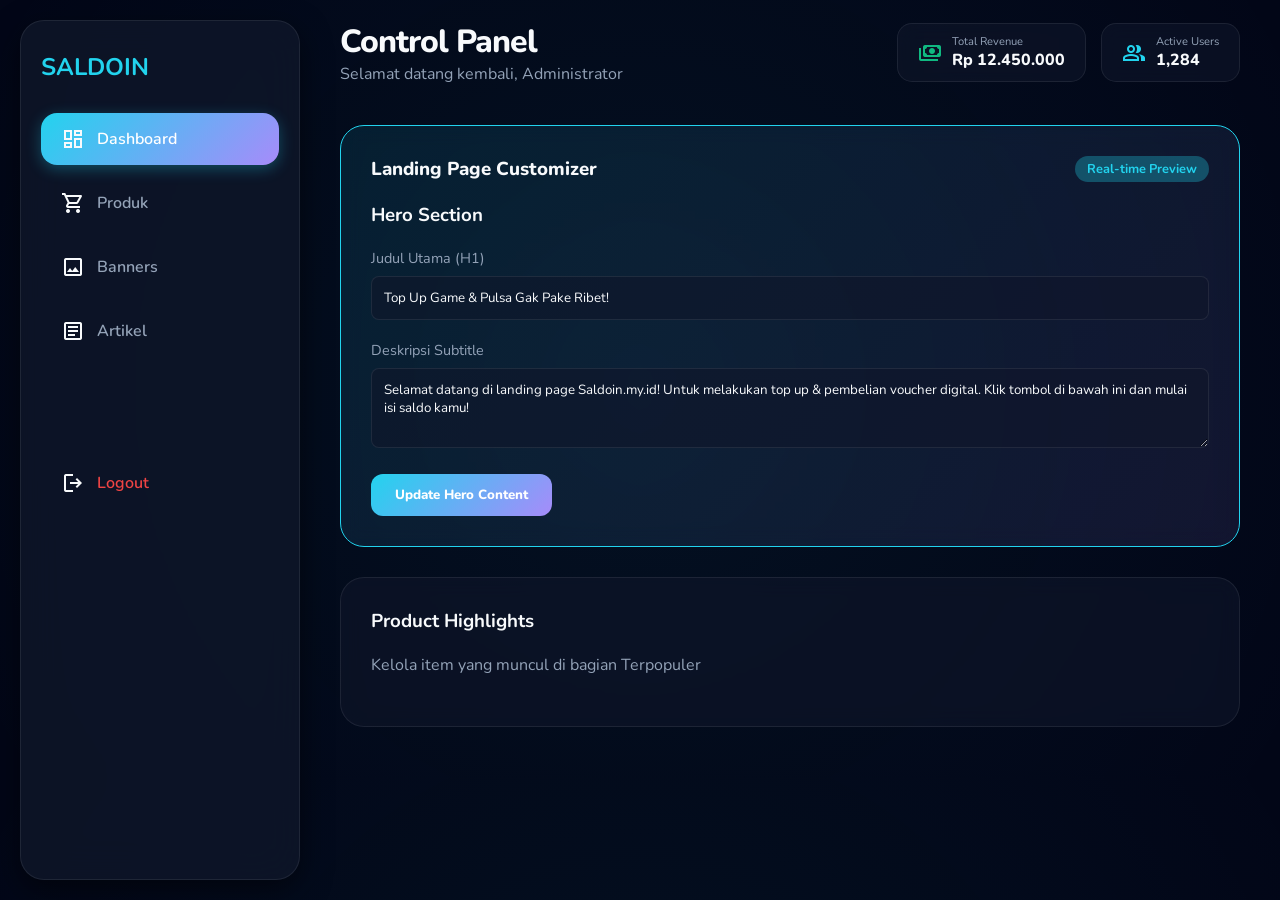
==== commit e1927b05: "Refactor project to SPA architecture and redesign with modern gaming theme - Converted multi-page st" ====
--- a/admin/index.html
+++ b/admin/index.html
@@ -8,12 +8,59 @@
     <link href="https://fonts.googleapis.com/css2?family=Material+Symbols+Outlined" rel="stylesheet">
     <link rel="stylesheet" href="../css/style.css">
     <style>
-        body { background-color: var(--bg-main); padding: 20px; }
-        .admin-sidebar { width: 250px; position: fixed; left: 20px; top: 20px; bottom: 20px; background: var(--bg-surface); border-radius: 20px; border: 1px solid var(--outline-color); padding: 20px; }
-        .admin-content { margin-left: 290px; }
-        .nav-item { padding: 12px 20px; margin-bottom: 10px; border-radius: 12px; cursor: pointer; transition: 0.3s; display: flex; align-items: center; gap: 10px; }
-        .nav-item:hover, .nav-item.active { background: var(--bg-card); color: var(--primary); }
-        .card { background: var(--bg-surface); border-radius: 20px; border: 1px solid var(--outline-color); padding: 25px; margin-bottom: 20px; }
+        body {
+            background-color: var(--bg-main);
+            padding: 20px;
+            background-image: radial-gradient(circle at 50% 50%, rgba(34, 211, 238, 0.05), transparent);
+        }
+        .admin-sidebar {
+            width: 280px;
+            position: fixed;
+            left: 20px;
+            top: 20px;
+            bottom: 20px;
+            background: rgba(15, 23, 42, 0.8);
+            backdrop-filter: blur(20px);
+            border-radius: 24px;
+            border: 1px solid var(--outline-color);
+            padding: 30px 20px;
+            box-shadow: 0 10px 30px rgba(0,0,0,0.5);
+        }
+        .admin-content { margin-left: 320px; padding-right: 20px; }
+        .nav-item {
+            padding: 14px 20px;
+            margin-bottom: 12px;
+            border-radius: 16px;
+            cursor: pointer;
+            transition: all 0.3s;
+            display: flex;
+            align-items: center;
+            gap: 12px;
+            font-weight: 600;
+            color: var(--text-muted);
+        }
+        .nav-item:hover {
+            color: var(--text-main);
+            background: rgba(255,255,255,0.05);
+        }
+        .nav-item.active {
+            background: linear-gradient(135deg, var(--primary), var(--secondary));
+            color: white;
+            box-shadow: 0 4px 15px var(--primary-glow);
+        }
+        .card {
+            background: var(--bg-card);
+            backdrop-filter: blur(10px);
+            border-radius: 24px;
+            border: 1px solid var(--outline-color);
+            padding: 30px;
+            margin-bottom: 30px;
+            transition: 0.3s;
+        }
+        .card:hover {
+            border-color: rgba(34, 211, 238, 0.2);
+            box-shadow: 0 10px 30px rgba(0,0,0,0.2);
+        }
         .form-group { margin-bottom: 20px; }
         label { display: block; margin-bottom: 8px; color: var(--text-muted); font-size: 0.9rem; }
         input, textarea { width: 100%; background: var(--bg-card); border: 1px solid var(--outline-color); border-radius: 8px; padding: 12px; color: var(--text-main); outline: none; }
@@ -35,13 +82,32 @@
     <div class="admin-content">
         <header style="margin-bottom: 40px; display: flex; justify-content: space-between; align-items: center;">
             <div>
-                <h1 style="font-size: 1.8rem;">Landing Page Customizer</h1>
-                <p style="color: var(--text-muted);">Ubah konten website secara real-time</p>
+                <h1 style="font-size: 2rem; font-weight: 800; letter-spacing: -1px;">Control Panel</h1>
+                <p style="color: var(--text-muted);">Selamat datang kembali, Administrator</p>
             </div>
-            <div class="status-badge">Live Editor Mode</div>
+            <div style="display: flex; gap: 15px;">
+                <div class="card" style="padding: 10px 20px; margin-bottom: 0; display: flex; align-items: center; gap: 10px; border-radius: 15px;">
+                    <span class="material-symbols-outlined" style="color: var(--success);">payments</span>
+                    <div>
+                        <div style="font-size: 0.7rem; color: var(--text-muted);">Total Revenue</div>
+                        <div style="font-weight: 800;">Rp 12.450.000</div>
+                    </div>
+                </div>
+                <div class="card" style="padding: 10px 20px; margin-bottom: 0; display: flex; align-items: center; gap: 10px; border-radius: 15px;">
+                    <span class="material-symbols-outlined" style="color: var(--primary);">group</span>
+                    <div>
+                        <div style="font-size: 0.7rem; color: var(--text-muted);">Active Users</div>
+                        <div style="font-weight: 800;">1,284</div>
+                    </div>
+                </div>
+            </div>
         </header>
 
-        <div class="card">
+        <div class="card" style="background: linear-gradient(135deg, rgba(34, 211, 238, 0.1), rgba(167, 139, 250, 0.1)); border: 1px solid var(--primary);">
+            <div style="display: flex; justify-content: space-between; align-items: center; margin-bottom: 20px;">
+                <h3 style="font-weight: 800;">Landing Page Customizer</h3>
+                <div class="status-badge">Real-time Preview</div>
+            </div>
             <h3 style="margin-bottom: 20px;">Hero Section</h3>
             <div class="form-group">
                 <label>Judul Utama (H1)</label>
--- a/css/style.css
+++ b/css/style.css
@@ -6,20 +6,21 @@
     text-decoration: none;
     list-style: none;
     font-family: 'Nunito', sans-serif;
-    color: #082c47;
+    color: var(--text-main);
 }
 
 :root {
     --bg-main: #020617;
-    --bg-surface: #0f172a;
-    --bg-card: rgba(30, 41, 59, 0.5);
-    --primary: #06b6d4;
-    --primary-glow: rgba(6, 182, 212, 0.3);
-    --secondary: #8b5cf6;
-    --accent: #f59e0b;
+    --bg-surface: #0b0f1a;
+    --bg-card: rgba(15, 23, 42, 0.6);
+    --primary: #22d3ee;
+    --primary-glow: rgba(34, 211, 238, 0.3);
+    --secondary: #a78bfa;
+    --secondary-glow: rgba(167, 139, 250, 0.2);
+    --accent: #fbbf24;
     --text-main: #f8fafc;
     --text-muted: #94a3b8;
-    --outline-color: #1e293b;
+    --outline-color: rgba(255, 255, 255, 0.08);
     --success: #10b981;
     --danger: #ef4444;
 
@@ -52,14 +53,17 @@
 .container,
 .container-ed {
     max-width: 768px;
-    margin: var(--spacing-s) auto 0;
-    background-color: var(--bg-surface);
-    border-radius: 12px;
-    border: 1px solid var(--outline-color);
+    margin: 20px auto 0;
+    background: linear-gradient(180deg, var(--bg-surface) 0%, #080b14 100%);
+    border-radius: 24px;
+    border: 1px solid var(--outline-color);
+    box-shadow: 0 10px 40px rgba(0, 0, 0, 0.4);
+    position: relative;
+    overflow: hidden;
 }
 
 .container {
-    padding: var(--spacing-m) var(--spacing-l);
+    padding: 30px;
 }
 
 .container-ed {
@@ -85,10 +89,11 @@
     position: sticky;
     top: 0;
     z-index: 999;
-    background-color: rgba(2, 6, 23, 0.8);
-    backdrop-filter: blur(8px);
-    -webkit-backdrop-filter: blur(8px);
+    background-color: rgba(11, 15, 26, 0.85);
+    backdrop-filter: blur(15px);
+    -webkit-backdrop-filter: blur(15px);
     border-bottom: 1px solid var(--outline-color);
+    box-shadow: 0 4px 30px rgba(0, 0, 0, 0.5);
 }
 
 .navbar,
@@ -289,24 +294,34 @@
     box-sizing: border-box;
     position: relative;
     z-index: 1;
-    background-color: var(--bg-card);
-    border: 1px solid var(--outline-color);
-    border-radius: 12px;
+    background: linear-gradient(145deg, var(--bg-card), rgba(15, 23, 42, 0.4));
+    border: 1px solid var(--outline-color);
+    border-radius: 18px;
     display: flex;
     align-items: center;
     justify-content: center;
     flex-direction: column;
-    width: 85px;
-    height: 85px;
-    text-align: center;
-    transition: all 0.3s;
+    width: 95px;
+    height: 95px;
+    text-align: center;
+    transition: all 0.4s cubic-bezier(0.4, 0, 0.2, 1);
     cursor: pointer;
+    backdrop-filter: blur(10px);
 }
 
 .item-prduk:hover {
     border-color: var(--primary);
-    background-color: var(--bg-surface);
-    box-shadow: 0 0 15px var(--primary-glow);
+    transform: translateY(-5px);
+    box-shadow: 0 10px 25px -5px var(--primary-glow);
+    background: rgba(30, 41, 59, 0.8);
+}
+
+.item-prduk img {
+    transition: transform 0.3s ease;
+}
+
+.item-prduk:hover img {
+    transform: scale(1.1) rotate(3deg);
 }
 
 .item-prduk img {
@@ -328,7 +343,8 @@
     width: 100%;
     overflow: hidden;
     position: relative;
-    border-radius: var(--spacing-s);
+    border-radius: 20px;
+    box-shadow: 0 10px 30px rgba(0,0,0,0.5);
 }
 
 .carousel-inner {
@@ -394,18 +410,36 @@
     align-items: center;
     background: var(--bg-card);
     border: 1px solid var(--outline-color);
-    border-radius: 16px;
+    border-radius: 20px;
     font-weight: 700;
     position: relative;
-    height: 110px;
-    transition: all 0.3s;
-    backdrop-filter: blur(5px);
+    height: 120px;
+    transition: all 0.4s cubic-bezier(0.175, 0.885, 0.32, 1.275);
+    backdrop-filter: blur(10px);
+    overflow: hidden;
+}
+
+.produk-item::before {
+    content: '';
+    position: absolute;
+    top: 0;
+    left: 0;
+    right: 0;
+    height: 4px;
+    background: linear-gradient(90deg, var(--primary), var(--secondary));
+    opacity: 0;
+    transition: 0.3s;
 }
 
 .produk-item:hover {
-    border-color: var(--primary);
-    transform: translateY(-5px);
-    box-shadow: 0 5px 15px var(--primary-glow);
+    border-color: rgba(34, 211, 238, 0.5);
+    transform: translateY(-8px) scale(1.02);
+    box-shadow: 0 10px 30px -10px var(--primary-glow);
+    background: rgba(30, 41, 59, 0.8);
+}
+
+.produk-item:hover::before {
+    opacity: 1;
 }
 
 .produk-item>* {
@@ -435,19 +469,22 @@
 
 .produk-item button {
     margin-top: auto;
-    padding: 2px var(--spacing-s);
-    border: 2px solid var(--accent-color);
-    color: var(--accent-color);
-    background-color: #fff;
-    border-radius: 16px;
-    font-weight: 600;
-    transition: transform 0.2s;
-    font-size: 0.8rem;
+    padding: 6px 16px;
+    border: 1px solid var(--primary);
+    color: var(--primary);
+    background: transparent;
+    border-radius: 20px;
+    font-weight: 800;
+    transition: all 0.3s;
+    font-size: 0.75rem;
     cursor: pointer;
+    text-transform: uppercase;
 }
 
 .produk-item button:hover {
-    transform: scale(1.1);
+    background: var(--primary);
+    color: var(--bg-main);
+    box-shadow: 0 0 15px var(--primary-glow);
 }
 
 .logo-produk {
@@ -656,15 +693,17 @@
 
 /* Artikel Terbaru */
 .artikel-terbaru {
-    background: #fff;
+    background: var(--bg-card);
     padding: 1rem 1.5rem;
+    border-radius: 20px;
+    border: 1px solid var(--outline-color);
 }
 
 .judul-artikel {
     font-size: 1.1rem;
     font-weight: 600;
     margin-bottom: 0.8rem;
-    color: #333;
+    color: var(--text-main);
 }
 
 .list-artikel {
@@ -1218,8 +1257,8 @@
 
 /* About Page */
 .about-saldoin {
-    background: #f8f9fa;
-    border-radius: 8px;
+    background: var(--bg-surface);
+    border-radius: 24px;
 }
 .about-saldoin .section-title {
     font-size: 1.8rem;
@@ -1233,10 +1272,10 @@
     margin-top: 1.5rem;
 }
 .about-box {
-    background: #fff;
-    border: 1px solid #e2e8f0;
-    border-radius: 8px;
-    padding: 1rem;
+    background: var(--bg-card);
+    border: 1px solid var(--outline-color);
+    border-radius: 16px;
+    padding: 1.5rem;
 }
 .about-box h3 {
     color: var(--primary-color);
@@ -1260,9 +1299,9 @@
 
 /* Cara Order Page */
 .cara-order {
-    background: #ffffff;
+    background: var(--bg-surface);
     padding: 2rem 1rem;
-    color: #333;
+    color: var(--text-main);
 }
 .cara-order .container {
     max-width: 800px;
@@ -1290,12 +1329,18 @@
 .step {
     display: flex;
     align-items: flex-start;
-    gap: 1rem;
-    background: #f9f9f9;
-    padding: 1rem;
-    border-left: 4px solid var(--secondary-color);
-    border-radius: 0.5rem;
-    box-shadow: 0 2px 4px rgba(0,0,0,0.05);
+    gap: 1.5rem;
+    background: var(--bg-card);
+    padding: 1.5rem;
+    border-left: 4px solid var(--secondary);
+    border-radius: 16px;
+    box-shadow: 0 4px 15px rgba(0,0,0,0.2);
+    transition: 0.3s;
+}
+
+.step:hover {
+    transform: translateX(10px);
+    background: rgba(30, 41, 59, 0.8);
 }
 .step .number {
     font-size: 1.5rem;
@@ -1317,9 +1362,9 @@
 /* Contact Page */
 .contact-section {
     padding: 2rem 1rem;
-    background: #fdfdfd;
-    border-top: 1px solid #eee;
-    color: #333;
+    background: var(--bg-surface);
+    border-top: 1px solid var(--outline-color);
+    color: var(--text-main);
 }
 .contact-section h2 {
     text-align: center;
@@ -1341,10 +1386,17 @@
     display: flex;
     gap: 12px;
     align-items: flex-start;
-    background: #f8f8f8;
-    padding: 1rem;
-    border-radius: 10px;
-    box-shadow: 0 1px 4px rgba(0, 0, 0, 0.05);
+    background: var(--bg-card);
+    padding: 1.5rem;
+    border-radius: 16px;
+    border: 1px solid var(--outline-color);
+    box-shadow: 0 4px 15px rgba(0, 0, 0, 0.2);
+    transition: 0.3s;
+}
+
+.contact-item:hover {
+    border-color: var(--primary);
+    transform: translateY(-5px);
 }
 .contact-item span {
     font-size: 1.5rem;
@@ -1425,27 +1477,41 @@
     filter: drop-shadow(0 0 5px rgba(255,255,255,0.1));
 }
 .selected-method-info {
-    background-color: var(--bg-surface);
-    border: 1px dashed var(--primary);
-    border-radius: 16px;
-    padding: 25px;
+    background: var(--bg-card);
+    border: 1px solid var(--primary);
+    border-radius: 20px;
+    padding: 30px;
     margin-top: 30px;
     line-height: 1.8;
+    box-shadow: 0 0 20px var(--primary-glow);
 }
 
 /* Beranda (Landing Page) Styles */
 .hero {
-    background: radial-gradient(circle at top right, rgba(6, 182, 212, 0.15), transparent),
-                radial-gradient(circle at bottom left, rgba(139, 92, 246, 0.15), transparent);
-    background-color: var(--bg-surface);
-    padding: 80px 20px 40px;
-    text-align: center;
-    border-radius: 24px;
-    margin: 16px auto;
+    background: radial-gradient(circle at 20% 30%, rgba(34, 211, 238, 0.1), transparent 40%),
+                radial-gradient(circle at 80% 70%, rgba(167, 139, 250, 0.1), transparent 40%);
+    background-color: #0f172a;
+    padding: 100px 30px 60px;
+    text-align: center;
+    border-radius: 30px;
+    margin: 20px auto;
     max-width: 768px;
     position: relative;
     border: 1px solid var(--outline-color);
     overflow: hidden;
+    box-shadow: inset 0 0 50px rgba(0,0,0,0.5);
+}
+
+.hero::after {
+    content: '';
+    position: absolute;
+    top: 0;
+    left: 0;
+    right: 0;
+    bottom: 0;
+    background: url('https://www.transparenttextures.com/patterns/carbon-fibre.png');
+    opacity: 0.05;
+    pointer-events: none;
 }
 .hero-title {
     position: absolute;
@@ -1484,18 +1550,38 @@
 .cta-btn {
     background: linear-gradient(135deg, var(--primary), var(--secondary));
     color: white;
-    padding: 16px 32px;
-    border-radius: 12px;
+    padding: 18px 40px;
+    border-radius: 15px;
     font-weight: 800;
     display: inline-block;
-    transition: all 0.3s;
+    transition: all 0.4s cubic-bezier(0.175, 0.885, 0.32, 1.275);
     text-transform: uppercase;
-    box-shadow: 0 4px 15px rgba(6, 182, 212, 0.3);
+    letter-spacing: 2px;
+    box-shadow: 0 0 20px var(--primary-glow);
+    position: relative;
+    overflow: hidden;
+}
+
+.cta-btn::before {
+    content: '';
+    position: absolute;
+    top: -50%;
+    left: -50%;
+    width: 200%;
+    height: 200%;
+    background: rgba(255, 255, 255, 0.1);
+    transform: rotate(45deg);
+    transition: 0.5s;
+    pointer-events: none;
 }
 
 .cta-btn:hover {
-    transform: scale(1.05);
-    box-shadow: 0 8px 25px rgba(6, 182, 212, 0.5);
+    transform: translateY(-5px) scale(1.05);
+    box-shadow: 0 0 40px var(--primary-glow);
+}
+
+.cta-btn:hover::before {
+    left: 100%;
 }
 .produk-grid {
     display: flex;
@@ -1510,10 +1596,16 @@
 .produk-box {
     flex: 0 0 290px;
     height: 180px;
-    box-shadow: 0 2px 8px rgba(39, 145, 153, 0.2);
-    border-radius: 4px;
+    box-shadow: 0 10px 30px rgba(0,0,0,0.4);
+    border-radius: 20px;
     overflow: hidden;
     scroll-snap-align: center;
+    border: 1px solid var(--outline-color);
+    transition: 0.3s;
+}
+.produk-box:hover {
+    transform: scale(1.02);
+    border-color: var(--primary);
 }
 .produk-box img {
     width: 100%;
@@ -1521,11 +1613,12 @@
     object-fit: cover;
 }
 .produk-voucher {
-    background-color: #dff3ff;
-    border-radius: 8px;
-    padding: 20px;
-    margin-top: 20px;
+    background: linear-gradient(135deg, rgba(34, 211, 238, 0.05), rgba(167, 139, 250, 0.05));
+    border-radius: 24px;
+    padding: 30px;
+    margin-top: 30px;
     position: relative;
+    border: 1px solid var(--outline-color);
 }
 
 /* Maintenance Page Styles */
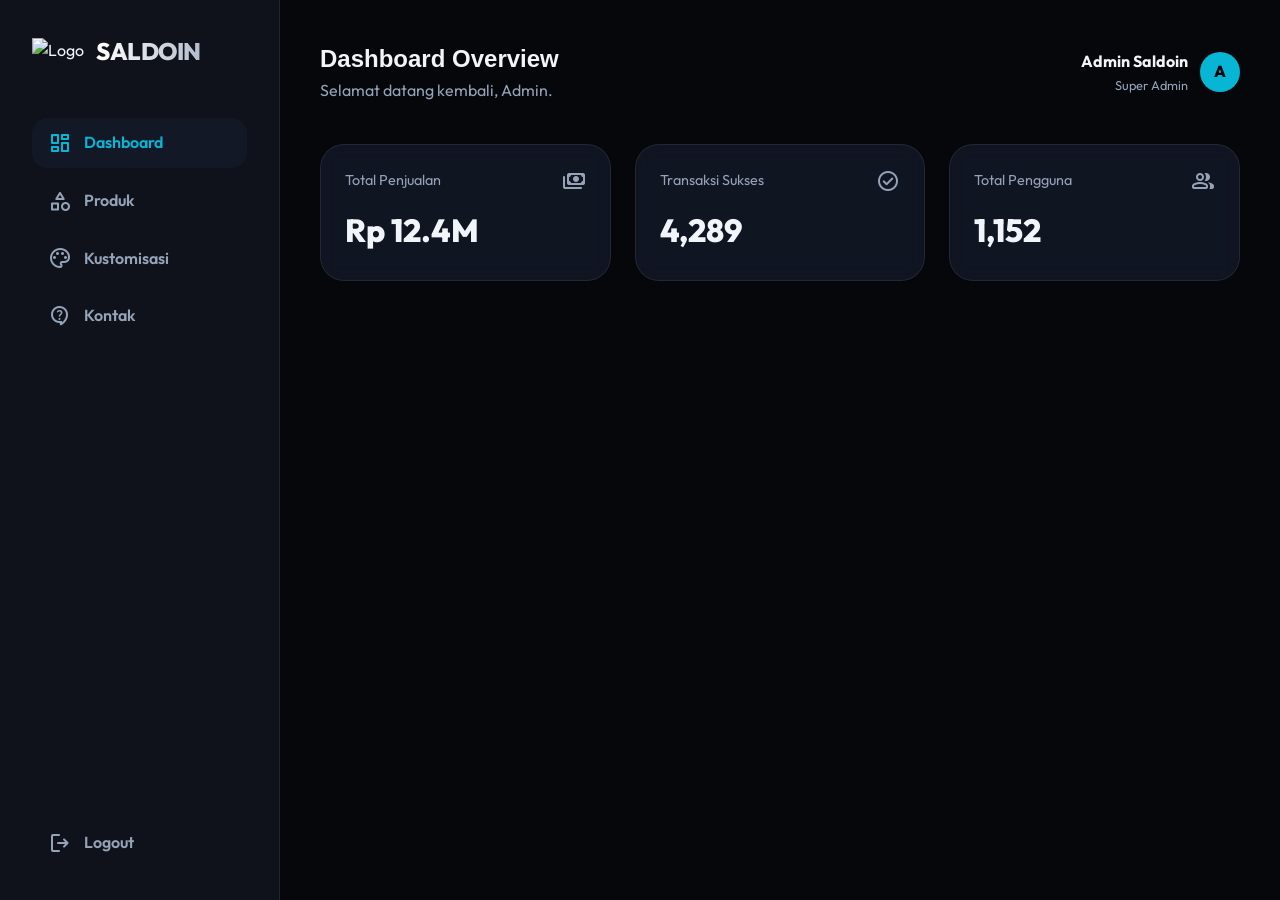
==== commit b10384cf: "Refactor to modern SPA with Admin Dashboard - Migrated to Single Page Application (SPA) architecture" ====
--- a/admin/index.html
+++ b/admin/index.html
@@ -3,147 +3,199 @@
 <head>
     <meta charset="UTF-8">
     <meta name="viewport" content="width=device-width, initial-scale=1.0">
-    <title>Admin Dashboard - Saldoin</title>
-    <link href="https://fonts.googleapis.com/css2?family=Nunito:wght@400;600;800&display=swap" rel="stylesheet">
-    <link href="https://fonts.googleapis.com/css2?family=Material+Symbols+Outlined" rel="stylesheet">
+    <title>Admin Dashboard | Saldoin</title>
+    <link rel="preconnect" href="https://fonts.googleapis.com">
+    <link rel="preconnect" href="https://fonts.gstatic.com" crossorigin>
+    <link href="https://fonts.googleapis.com/css2?family=Outfit:wght@300;400;600;800&display=swap" rel="stylesheet">
+    <link href="https://fonts.googleapis.com/css2?family=Material+Symbols+Rounded" rel="stylesheet">
     <link rel="stylesheet" href="../css/style.css">
+    <script src="../js/jquery-3.7.1.min.js"></script>
     <style>
         body {
-            background-color: var(--bg-main);
-            padding: 20px;
-            background-image: radial-gradient(circle at 50% 50%, rgba(34, 211, 238, 0.05), transparent);
+            display: flex;
+            height: 100vh;
+            overflow: hidden;
         }
-        .admin-sidebar {
-            width: 280px;
-            position: fixed;
-            left: 20px;
-            top: 20px;
-            bottom: 20px;
-            background: rgba(15, 23, 42, 0.8);
-            backdrop-filter: blur(20px);
-            border-radius: 24px;
-            border: 1px solid var(--outline-color);
-            padding: 30px 20px;
-            box-shadow: 0 10px 30px rgba(0,0,0,0.5);
+        @media (max-width: 768px) {
+            .admin-sidebar {
+                display: none;
+            }
         }
-        .admin-content { margin-left: 320px; padding-right: 20px; }
-        .nav-item {
-            padding: 14px 20px;
-            margin-bottom: 12px;
-            border-radius: 16px;
-            cursor: pointer;
-            transition: all 0.3s;
-            display: flex;
-            align-items: center;
-            gap: 12px;
-            font-weight: 600;
-            color: var(--text-muted);
-        }
-        .nav-item:hover {
-            color: var(--text-main);
-            background: rgba(255,255,255,0.05);
-        }
-        .nav-item.active {
-            background: linear-gradient(135deg, var(--primary), var(--secondary));
-            color: white;
-            box-shadow: 0 4px 15px var(--primary-glow);
-        }
-        .card {
-            background: var(--bg-card);
-            backdrop-filter: blur(10px);
-            border-radius: 24px;
-            border: 1px solid var(--outline-color);
-            padding: 30px;
-            margin-bottom: 30px;
-            transition: 0.3s;
-        }
-        .card:hover {
-            border-color: rgba(34, 211, 238, 0.2);
-            box-shadow: 0 10px 30px rgba(0,0,0,0.2);
-        }
-        .form-group { margin-bottom: 20px; }
-        label { display: block; margin-bottom: 8px; color: var(--text-muted); font-size: 0.9rem; }
-        input, textarea { width: 100%; background: var(--bg-card); border: 1px solid var(--outline-color); border-radius: 8px; padding: 12px; color: var(--text-main); outline: none; }
-        input:focus { border-color: var(--primary); }
-        .btn-save { background: linear-gradient(135deg, var(--primary), var(--secondary)); border: none; padding: 12px 24px; border-radius: 12px; color: white; font-weight: 800; cursor: pointer; }
-        .status-badge { padding: 4px 12px; border-radius: 20px; font-size: 0.8rem; font-weight: 700; background: var(--primary-glow); color: var(--primary); }
     </style>
 </head>
 <body>
-    <div class="admin-sidebar">
-        <h2 style="margin-bottom: 30px; color: var(--primary);">SALDOIN</h2>
-        <div class="nav-item active"><span class="material-symbols-outlined">dashboard</span> Dashboard</div>
-        <div class="nav-item"><span class="material-symbols-outlined">shopping_cart</span> Produk</div>
-        <div class="nav-item"><span class="material-symbols-outlined">image</span> Banners</div>
-        <div class="nav-item"><span class="material-symbols-outlined">article</span> Artikel</div>
-        <div class="nav-item" style="margin-top: 100px; color: var(--danger);"><span class="material-symbols-outlined">logout</span> Logout</div>
-    </div>
-
-    <div class="admin-content">
-        <header style="margin-bottom: 40px; display: flex; justify-content: space-between; align-items: center;">
-            <div>
-                <h1 style="font-size: 2rem; font-weight: 800; letter-spacing: -1px;">Control Panel</h1>
-                <p style="color: var(--text-muted);">Selamat datang kembali, Administrator</p>
+    <div id="toast" class="toast">Perubahan berhasil disimpan!</div>
+
+    <aside class="admin-sidebar">
+        <div class="sidebar-brand">
+            <img src="../assets/IMG_1037.png" alt="Logo" height="32">
+            <span class="brand-text">SALDO<span class="text-accent">IN</span> <small style="font-size: 0.5em; opacity: 0.6;">ADMIN</small></span>
+        </div>
+        <nav class="sidebar-menu">
+            <div class="menu-item active" data-target="dashboard"><span class="material-symbols-rounded">dashboard</span> Dashboard</div>
+            <div class="menu-item" data-target="produk"><span class="material-symbols-rounded">category</span> Produk</div>
+            <div class="menu-item" data-target="kustomisasi"><span class="material-symbols-rounded">palette</span> Kustomisasi</div>
+            <div class="menu-item" data-target="kontak-admin"><span class="material-symbols-rounded">contact_support</span> Kontak</div>
+        </nav>
+        <div style="margin-top: auto;">
+            <a href="../" class="menu-item"><span class="material-symbols-rounded">logout</span> Logout</a>
+        </div>
+    </aside>
+
+    <main class="admin-main">
+        <!-- Dashboard Tab -->
+        <div id="tab-dashboard" class="admin-tab">
+            <header class="admin-header">
+                <div>
+                    <h1 style="font-size: 1.5rem;">Dashboard Overview</h1>
+                    <p class="text-muted">Selamat datang kembali, Admin.</p>
+                </div>
+                <div class="user-info">
+                    <div class="text-right" style="text-align: right;">
+                        <p style="font-weight: 700;">Admin Saldoin</p>
+                        <p class="text-muted" style="font-size: 0.8rem;">Super Admin</p>
+                    </div>
+                    <div class="avatar">A</div>
+                </div>
+            </header>
+
+            <div class="stats-grid">
+                <div class="stat-card glass-card">
+                    <div class="stat-header">Total Penjualan <span class="material-symbols-rounded">payments</span></div>
+                    <div class="stat-number">Rp 12.4M</div>
+                </div>
+                <div class="stat-card glass-card">
+                    <div class="stat-header">Transaksi Sukses <span class="material-symbols-rounded">check_circle</span></div>
+                    <div class="stat-number">4,289</div>
+                </div>
+                <div class="stat-card glass-card">
+                    <div class="stat-header">Total Pengguna <span class="material-symbols-rounded">group</span></div>
+                    <div class="stat-number">1,152</div>
+                </div>
             </div>
-            <div style="display: flex; gap: 15px;">
-                <div class="card" style="padding: 10px 20px; margin-bottom: 0; display: flex; align-items: center; gap: 10px; border-radius: 15px;">
-                    <span class="material-symbols-outlined" style="color: var(--success);">payments</span>
-                    <div>
-                        <div style="font-size: 0.7rem; color: var(--text-muted);">Total Revenue</div>
-                        <div style="font-weight: 800;">Rp 12.450.000</div>
-                    </div>
-                </div>
-                <div class="card" style="padding: 10px 20px; margin-bottom: 0; display: flex; align-items: center; gap: 10px; border-radius: 15px;">
-                    <span class="material-symbols-outlined" style="color: var(--primary);">group</span>
-                    <div>
-                        <div style="font-size: 0.7rem; color: var(--text-muted);">Active Users</div>
-                        <div style="font-weight: 800;">1,284</div>
-                    </div>
-                </div>
-            </div>
-        </header>
-
-        <div class="card" style="background: linear-gradient(135deg, rgba(34, 211, 238, 0.1), rgba(167, 139, 250, 0.1)); border: 1px solid var(--primary);">
-            <div style="display: flex; justify-content: space-between; align-items: center; margin-bottom: 20px;">
-                <h3 style="font-weight: 800;">Landing Page Customizer</h3>
-                <div class="status-badge">Real-time Preview</div>
-            </div>
-            <h3 style="margin-bottom: 20px;">Hero Section</h3>
-            <div class="form-group">
-                <label>Judul Utama (H1)</label>
-                <input type="text" id="heroTitle" value="Top Up Game & Pulsa Gak Pake Ribet!">
-            </div>
-            <div class="form-group">
-                <label>Deskripsi Subtitle</label>
-                <textarea id="heroDesc" rows="3">Selamat datang di landing page Saldoin.my.id! Untuk melakukan top up & pembelian voucher digital. Klik tombol di bawah ini dan mulai isi saldo kamu!</textarea>
-            </div>
-            <button class="btn-save" onclick="alert('Konten berhasil disimpan (Simulasi)')">Update Hero Content</button>
-        </div>
-
-        <div class="card">
-            <h3 style="margin-bottom: 20px;">Product Highlights</h3>
-            <p style="color: var(--text-muted); margin-bottom: 20px;">Kelola item yang muncul di bagian Terpopuler</p>
-            <!-- Simulasi Daftar Produk -->
-            <div style="display: flex; gap: 10px; flex-wrap: wrap;" id="adminProductList">
-                <!-- Will be populated by JS -->
-            </div>
-        </div>
-    </div>
-
-    <script src="../js/jquery-3.7.1.min.js"></script>
+        </div>
+
+        <!-- Kustomisasi Tab -->
+        <div id="tab-kustomisasi" class="admin-tab" style="display: none;">
+            <h2 class="section-label">Pengaturan Tampilan</h2>
+            <section class="admin-section">
+                <span class="section-label">Landing Page Hero</span>
+                <div class="input-group">
+                    <label>Headline Utama</label>
+                    <input type="text" id="adminHeadline" value="Level Up Your Gaming Experience">
+                </div>
+                <div class="input-group">
+                    <label>Subtext Deskripsi</label>
+                    <textarea rows="3" id="adminSubtext">Top-up Diamond, UC, dan Voucher Game favoritmu hanya dalam hitungan detik. Aman, murah, dan terpercaya.</textarea>
+                </div>
+                <div class="btn btn-primary" id="btnSaveLanding">Simpan Perubahan</div>
+            </section>
+        </div>
+
+        <!-- Produk Tab -->
+        <div id="tab-produk" class="admin-tab" style="display: none;">
+            <h2 class="section-label">Manajemen Produk</h2>
+            <section class="admin-section">
+                <div id="adminProductList">
+                    <table style="width: 100%; border-collapse: collapse; color: var(--text-muted);">
+                        <thead>
+                            <tr style="text-align: left; border-bottom: 1px solid var(--outline);">
+                                <th style="padding: 12px;">Produk</th>
+                                <th style="padding: 12px;">Visibilitas</th>
+                                <th style="padding: 12px;">Aksi</th>
+                            </tr>
+                        </thead>
+                        <tbody id="adminProductTableBody">
+                            <!-- Loaded via JS -->
+                        </tbody>
+                    </table>
+                </div>
+            </section>
+        </div>
+
+        <!-- Kontak Tab -->
+        <div id="tab-kontak-admin" class="admin-tab" style="display: none;">
+            <h2 class="section-label">Pengaturan Kontak & Sosial Media</h2>
+            <section class="admin-section">
+                <div class="input-group">
+                    <label>WhatsApp Admin</label>
+                    <input type="text" id="adminWA" value="6281373634190">
+                </div>
+                <div class="input-group">
+                    <label>Instagram URL</label>
+                    <input type="text" id="adminIG" value="https://www.instagram.com/saldoin.my.id">
+                </div>
+                <div class="btn btn-primary" id="btnSaveContact">Simpan Kontak</div>
+            </section>
+        </div>
+    </main>
+
     <script>
-        $(document).ready(() => {
-            $.getJSON('../data.json', (data) => {
-                const $list = $('#adminProductList');
-                data.produk.slice(0, 4).forEach(p => {
-                    $list.append(`
-                        <div style="background: var(--bg-card); border-radius: 12px; padding: 15px; width: 150px; text-align: center; border: 1px solid var(--outline-color);">
-                            <img src="${p.img_product}" style="width: 60px; height: 60px; border-radius: 8px; margin-bottom: 10px; border: 1px solid var(--outline-color);">
-                            <div style="font-size: 0.8rem; font-weight: 700; margin-bottom: 10px;">${p.nm_product}</div>
-                            <button style="font-size: 0.7rem; background: transparent; border: 1px solid var(--primary); color: var(--primary); padding: 4px 10px; border-radius: 8px; cursor: pointer;">Edit</button>
-                        </div>
+        $(document).ready(function() {
+            // Tab Switching Logic
+            $('.menu-item').on('click', function() {
+                const target = $(this).data('target');
+                $('.admin-tab').hide();
+                $(`#tab-${target}`).show();
+                $('.menu-item').removeClass('active');
+                $(this).addClass('active');
+            });
+
+            // Load current values
+            const savedHeadline = localStorage.getItem('admin_headline');
+            const savedSubtext = localStorage.getItem('admin_subtext');
+            if(savedHeadline) $('#adminHeadline').val(savedHeadline);
+            if(savedSubtext) $('#adminSubtext').val(savedSubtext);
+
+            // Save Hero
+            $('#btnSaveLanding').on('click', function() {
+                localStorage.setItem('admin_headline', $('#adminHeadline').val());
+                localStorage.setItem('admin_subtext', $('#adminSubtext').val());
+                showToast();
+            });
+
+            // Save Contact
+            $('#btnSaveContact').on('click', function() {
+                localStorage.setItem('admin_wa', $('#adminWA').val());
+                localStorage.setItem('admin_ig', $('#adminIG').val());
+                showToast();
+            });
+
+            function showToast() {
+                $('#toast').fadeIn().delay(2000).fadeOut();
+            }
+
+            // Load products with visibility toggle
+            $.getJSON('../data.json', function(data) {
+                const tbody = $('#adminProductTableBody');
+                data.produk.forEach(product => {
+                    const isVisible = localStorage.getItem(`prod_${product.id}_hidden`) === 'true' ? false : true;
+                    tbody.append(`
+                        <tr style="border-bottom: 1px solid var(--outline);">
+                            <td style="padding: 12px; color: white; display: flex; align-items: center; gap: 10px;">
+                                <img src="${product.img_product.startsWith('http') ? product.img_product : '../' + product.img_product}" width="30" height="30" style="border-radius: 4px;" onerror="this.src='https://placehold.co/30x30/161c2d/ffffff?text=G'">
+                                ${product.nm_product}
+                            </td>
+                            <td style="padding: 12px;">
+                                <span class="status-badge" style="color: ${isVisible ? 'var(--success)' : 'var(--danger)'}">
+                                    ${isVisible ? 'Aktif' : 'Tersembunyi'}
+                                </span>
+                            </td>
+                            <td style="padding: 12px;">
+                                <button class="btn btn-ghost toggle-visibility" data-id="${product.id}" style="padding: 4px 12px; font-size: 0.7rem;">
+                                    ${isVisible ? 'Sembunyikan' : 'Tampilkan'}
+                                </button>
+                            </td>
+                        </tr>
                     `);
                 });
+            });
+
+            $(document).on('click', '.toggle-visibility', function() {
+                const id = $(this).data('id');
+                const isHidden = localStorage.getItem(`prod_${id}_hidden`) === 'true';
+                localStorage.setItem(`prod_${id}_hidden`, !isHidden);
+                location.reload(); // Simple refresh to reflect changes
             });
         });
     </script>
--- a/css/style.css
+++ b/css/style.css
@@ -1,1745 +1,1050 @@
-/* Base Styles & Typography */
+/*
+   Elite Gaming Design System
+   Author: Jules
+*/
+
+:root {
+    /* Colors - Deep Space Theme */
+    --bg-main: #05070a;
+    --bg-surface: #0f121a;
+    --bg-card: rgba(22, 28, 45, 0.7);
+    --bg-card-hover: rgba(30, 41, 59, 0.9);
+
+    --primary: #3b82f6;
+    --primary-glow: rgba(59, 130, 246, 0.4);
+    --secondary: #8b5cf6;
+    --secondary-glow: rgba(139, 92, 246, 0.3);
+    --accent: #06b6d4;
+    --accent-glow: rgba(6, 182, 212, 0.3);
+
+    --text-main: #f1f5f9;
+    --text-muted: #94a3b8;
+    --text-dim: #64748b;
+
+    --success: #10b981;
+    --warning: #f59e0b;
+    --danger: #ef4444;
+
+    --outline: rgba(255, 255, 255, 0.08);
+    --outline-bright: rgba(255, 255, 255, 0.15);
+
+    /* Layout */
+    --nav-height: 80px;
+    --container-max: 1200px;
+    --radius-sm: 8px;
+    --radius-md: 16px;
+    --radius-lg: 24px;
+    --radius-full: 9999px;
+
+    /* Transitions */
+    --transition-fast: 0.2s cubic-bezier(0.4, 0, 0.2, 1);
+    --transition-base: 0.4s cubic-bezier(0.4, 0, 0.2, 1);
+}
+
+/* Base Styles */
 * {
     margin: 0;
     padding: 0;
     box-sizing: border-box;
+}
+
+html {
+    scroll-behavior: smooth;
+    overflow-x: hidden;
+}
+
+body {
+    background-color: var(--bg-main);
+    color: var(--text-main);
+    font-family: 'Outfit', sans-serif;
+    line-height: 1.6;
+    -webkit-font-smoothing: antialiased;
+}
+
+h1, h2, h3, h4, h5, h6 {
+    font-family: 'Plus Jakarta Sans', sans-serif;
+    font-weight: 700;
+}
+
+a {
     text-decoration: none;
+    color: inherit;
+    transition: var(--transition-fast);
+}
+
+ul {
     list-style: none;
-    font-family: 'Nunito', sans-serif;
-    color: var(--text-main);
-}
-
-:root {
-    --bg-main: #020617;
-    --bg-surface: #0b0f1a;
-    --bg-card: rgba(15, 23, 42, 0.6);
-    --primary: #22d3ee;
-    --primary-glow: rgba(34, 211, 238, 0.3);
-    --secondary: #a78bfa;
-    --secondary-glow: rgba(167, 139, 250, 0.2);
-    --accent: #fbbf24;
-    --text-main: #f8fafc;
-    --text-muted: #94a3b8;
-    --outline-color: rgba(255, 255, 255, 0.08);
-    --success: #10b981;
-    --danger: #ef4444;
-
-    /* Original Legacy Variables (for compatibility during transition) */
-    --background-color: var(--bg-main);
-    --primary-color: var(--primary);
-    --secondary-color: var(--secondary);
-    --accent-color: var(--accent);
-    --success-color: var(--success);
-
-    /* Spacing */
-    --spacing-xs: 4px;
-    --spacing-s: 8px;
-    --spacing-m: 16px;
-    --spacing-l: 24px;
-    --spacing-xl: 40px;
-    --spacing-xxl: 46px;
-}
-
-body,
-.root,
-.app {
-    background-color: var(--background-color);
-}
-
-.flex {
-    display: flex;
-}
-
-.container,
-.container-ed {
-    max-width: 768px;
-    margin: 20px auto 0;
-    background: linear-gradient(180deg, var(--bg-surface) 0%, #080b14 100%);
-    border-radius: 24px;
-    border: 1px solid var(--outline-color);
-    box-shadow: 0 10px 40px rgba(0, 0, 0, 0.4);
-    position: relative;
-    overflow: hidden;
+}
+
+img {
+    max-width: 100%;
+    height: auto;
+}
+
+.container-xl {
+    max-width: var(--container-max);
+    margin: 0 auto;
+    padding: 0 24px;
 }
 
 .container {
-    padding: 30px;
-}
-
-.container-ed {
-    padding: var(--spacing-s);
-}
-
-.container-label {
-    font-size: 0.9rem;
-    font-weight: 600;
-    display: flex;
-    /* Ensure label and view-all are on same line if needed */
-    align-items: center;
-}
-
-.container-label .view-all-item {
-    margin-left: auto;
-    cursor: pointer;
-    font-weight: 600;
-}
-
-/* Header & Navigation */
-.header {
-    position: sticky;
-    top: 0;
-    z-index: 999;
-    background-color: rgba(11, 15, 26, 0.85);
-    backdrop-filter: blur(15px);
-    -webkit-backdrop-filter: blur(15px);
-    border-bottom: 1px solid var(--outline-color);
-    box-shadow: 0 4px 30px rgba(0, 0, 0, 0.5);
-}
-
-.navbar,
-.sub-navbar,
-.menu {
-    max-width: 768px;
-    margin: auto;
-}
-
-.navbar {
-    height: 80px;
-    align-items: center;
-    gap: var(--spacing-m);
-    padding: 0 var(--spacing-l);
-}
-
-.navbar .logo-1 {
-    display: block;
-}
-
-.search-box {
-    width: 100%;
-    display: flex;
-    border: 1px solid var(--secondary-color);
-    border-radius: var(--spacing-s);
-    background-color: var(--background-color);
-}
-
-#searchBox {
-    width: 100%;
-    border: none;
-    outline: none;
-    background-color: transparent;
-}
-
-.sub-navbar {
-    height: 60px;
-    padding: 0;
-    justify-content: space-between;
-    align-items: center;
-}
-
-.auth {
-    gap: var(--spacing-s);
-    align-items: center;
-}
-
-.user-profile {
-    width: 100%;
-}
-
-.auth .btn-daftar,
-.auth .btn-masuk {
-    width: 72px;
-    height: 28px;
-    font-size: 0.85rem;
-    border-radius: 12px;
-    display: flex;
-    align-items: center;
-    justify-content: center;
-    cursor: pointer;
-}
-
-.auth .btn-daftar {
-    background: linear-gradient(135deg, var(--primary), var(--secondary));
-    color: #fff;
-    font-weight: 700;
-    transition: transform 0.2s, box-shadow 0.2s;
-}
-
-.auth .btn-daftar:hover {
-    transform: translateY(-2px);
-    box-shadow: 0 4px 15px var(--primary-glow);
-}
-
-.auth .btn-masuk {
-    color: var(--primary);
-    background-color: transparent;
-    border: 1px solid var(--primary);
-    font-weight: 600;
-}
-
-.menu {
-    width: 100%;
-    height: 40px;
-    overflow-x: auto;
-    overflow-y: hidden;
-    white-space: nowrap;
-    -webkit-overflow-scrolling: touch;
-    touch-action: pan-x;
-    scrollbar-width: none;
-    display: flex;
-    /* Default to flex for larger screens */
-}
-
-section.menu-topup {
-    position: relative;
-    overflow: hidden;
-}
-
-section.menu-topup::before {
-    content: '';
-    position: absolute;
-    top: 0;
-    left: 0;
-    width: 100%;
-    height: 100%;
-    background-image: url('../assets/IMG_1090.png') !important;
-    /* sesuaikan path */
-    background-size: cover !important;
-    /* membuat gambar menutupi seluruh area */
-    background-position: center !important;
-    /* menempatkan gambar di tengah */
-    background-repeat: no-repeat !important;
-    opacity: 0.3;
-}
-
-.menu::-webkit-scrollbar {
-    display: none;
-}
-
-#linkTriggerTwo {
-    width: 100%;
-    all: unset;
-    display: flex;
-    flex-wrap: wrap;
-    justify-content: space-evenly;
-}
-
-#linkTriggerTwo>.link-item {
-    width: fit-content;
-    line-height: normal;
-    border: 0;
-    padding: 0;
-    padding: 8px 12px;
-}
-
-#linkTriggerTwo > .link-item .active {
-   color: var(--primary-color); 
-}
-
-.menu-list {
-    display: flex;
-    align-items: center;
-}
-
-.link-item {
-    min-width: max-content;
-    padding: 0 var(--spacing-m);
-    line-height: 40px;
-    font-size: 0.9rem;
-    font-weight: 600;
-    cursor: pointer;
-    transition: color 0.2s ease;
-}
-
-.link-item:hover {
-    color: #707070;
-}
-
-.link-item.active {
-    color: var(--primary);
-    border-bottom: 2px solid var(--primary);
-}
-
-.btn-bars {
-    background-color: transparent;
-    outline: none;
-    border: 0;
-    display: none;
-    /* Hidden by default, shown in media query */
-    align-items: center;
-    justify-content: center;
-}
-
-#menuIcon {
-    font-size: 32px;
-}
-
-#closeIcon {
-    font-size: 32px;
-}
-
-/* Main Content Sections */
-.prduk-isi {
-    margin-top: var(--spacing-m);
-}
-
-.list-item {
-    display: flex;
-    flex-wrap: wrap;
-    gap: 10px;
-    justify-content: start;
-    list-style: none;
-}
-
-.item-prduk {
-    box-sizing: border-box;
-    position: relative;
-    z-index: 1;
-    background: linear-gradient(145deg, var(--bg-card), rgba(15, 23, 42, 0.4));
-    border: 1px solid var(--outline-color);
-    border-radius: 18px;
-    display: flex;
-    align-items: center;
-    justify-content: center;
-    flex-direction: column;
-    width: 95px;
-    height: 95px;
-    text-align: center;
-    transition: all 0.4s cubic-bezier(0.4, 0, 0.2, 1);
-    cursor: pointer;
-    backdrop-filter: blur(10px);
-}
-
-.item-prduk:hover {
-    border-color: var(--primary);
-    transform: translateY(-5px);
-    box-shadow: 0 10px 25px -5px var(--primary-glow);
-    background: rgba(30, 41, 59, 0.8);
-}
-
-.item-prduk img {
-    transition: transform 0.3s ease;
-}
-
-.item-prduk:hover img {
-    transform: scale(1.1) rotate(3deg);
-}
-
-.item-prduk img {
-    width: 32px;
-    height: 32px;
-}
-
-.item-prduk:last-child img {
-    width: 32px;
-    height: 32px;
-}
-
-.item-prduk span {
-    font-size: 0.8rem;
-}
-
-/* Carousel */
-.carousel {
-    width: 100%;
-    overflow: hidden;
-    position: relative;
-    border-radius: 20px;
-    box-shadow: 0 10px 30px rgba(0,0,0,0.5);
-}
-
-.carousel-inner {
-    display: flex;
-    transition: transform 0.5s ease-in-out;
-    width: 100%;
-}
-
-.carousel-slide {
-    flex: 0 0 100%;
-    display: none;
-}
-
-.carousel-slide.active {
-    display: block;
-}
-
-.carousel-text {
-    width: 100%;
-    bottom: 10px;
-    padding: 2px 8px;
-    position: absolute;
-    font-size: 0.45rem;
-    font-weight: 500;
-    display: flex;
-    gap: 16px;
-    align-items: center;
-}
-
-.carousel-text>a {
-    font-family: 'Segoe UI', Tahoma, Geneva, Verdana, sans-serif;
-    background-color: #ffffff85;
-    border-radius: 16px;
-    padding: 1px 8px;
-}
-
-.carousel-text img {
-    margin-left: auto;
-    background-color: #fff;
-    border-radius: 16px;
-    padding: 2px 4px;
-}
-
-.carousel-slide img {
-    width: 100%;
-    aspect-ratio: 16 / 5;
-    object-fit: cover;
-    border-radius: var(--spacing-s);
-}
-
-/* Product Listings */
-.produk {
-    margin-top: var(--spacing-xl);
-    flex-wrap: wrap;
-    gap: var(--spacing-s);
-    row-gap: var(--spacing-xl);
-    justify-content: space-between;
-}
-
-.produk-item {
-    flex-grow: 1;
-    flex-direction: column;
-    align-items: center;
-    background: var(--bg-card);
-    border: 1px solid var(--outline-color);
-    border-radius: 20px;
-    font-weight: 700;
-    position: relative;
-    height: 120px;
-    transition: all 0.4s cubic-bezier(0.175, 0.885, 0.32, 1.275);
-    backdrop-filter: blur(10px);
-    overflow: hidden;
-}
-
-.produk-item::before {
-    content: '';
-    position: absolute;
+    max-width: 800px;
+    margin: 0 auto;
+    padding: 0 20px;
+}
+
+.text-accent { color: var(--accent); }
+.text-muted { color: var(--text-muted); }
+.mb-4 { margin-bottom: 1rem; }
+.mt-6 { margin-top: 1.5rem; }
+
+/* Scrollbar */
+::-webkit-scrollbar {
+    width: 8px;
+}
+::-webkit-scrollbar-track {
+    background: var(--bg-main);
+}
+::-webkit-scrollbar-thumb {
+    background: var(--outline-bright);
+    border-radius: 4px;
+}
+::-webkit-scrollbar-thumb:hover {
+    background: var(--text-dim);
+}
+
+/* Navbar */
+.navbar-wrapper {
+    height: var(--nav-height);
+    background: rgba(5, 7, 10, 0.8);
+    backdrop-filter: blur(12px);
+    -webkit-backdrop-filter: blur(12px);
+    border-bottom: 1px solid var(--outline);
+    position: fixed;
     top: 0;
     left: 0;
     right: 0;
-    height: 4px;
-    background: linear-gradient(90deg, var(--primary), var(--secondary));
+    z-index: 1000;
+}
+
+.navbar-container {
+    height: 100%;
+    display: flex;
+    align-items: center;
+    justify-content: space-between;
+}
+
+.nav-brand {
+    display: flex;
+    align-items: center;
+    gap: 12px;
+    cursor: pointer;
+}
+
+.brand-logo {
+    height: 40px;
+    filter: drop-shadow(0 0 8px var(--accent-glow));
+}
+
+.brand-text {
+    font-size: 1.5rem;
+    font-weight: 800;
+    letter-spacing: -0.5px;
+    background: linear-gradient(to right, #fff, #94a3b8);
+    -webkit-background-clip: text;
+    -webkit-text-fill-color: transparent;
+}
+
+.nav-links {
+    display: flex;
+    align-items: center;
+    gap: 32px;
+}
+
+.nav-link {
+    font-weight: 600;
+    font-size: 0.95rem;
+    color: var(--text-muted);
+    position: relative;
+    padding: 8px 0;
+}
+
+.nav-link:hover, .nav-link.active {
+    color: var(--text-main);
+}
+
+.nav-link.active::after {
+    content: '';
+    position: absolute;
+    bottom: 0;
+    left: 0;
+    width: 100%;
+    height: 2px;
+    background: var(--accent);
+    box-shadow: 0 0 10px var(--accent-glow);
+}
+
+.nav-dropdown {
+    position: relative;
+}
+
+.dropdown-toggle {
+    display: flex;
+    align-items: center;
+    gap: 4px;
+    cursor: pointer;
+}
+
+.dropdown-menu {
+    position: absolute;
+    top: 100%;
+    left: 0;
+    background: var(--bg-surface);
+    border: 1px solid var(--outline);
+    border-radius: var(--radius-md);
+    padding: 12px;
+    min-width: 200px;
     opacity: 0;
-    transition: 0.3s;
-}
-
-.produk-item:hover {
-    border-color: rgba(34, 211, 238, 0.5);
-    transform: translateY(-8px) scale(1.02);
-    box-shadow: 0 10px 30px -10px var(--primary-glow);
-    background: rgba(30, 41, 59, 0.8);
-}
-
-.produk-item:hover::before {
+    visibility: hidden;
+    transform: translateY(10px);
+    transition: var(--transition-base);
+    box-shadow: 0 20px 40px rgba(0,0,0,0.4);
+}
+
+.nav-dropdown:hover .dropdown-menu {
     opacity: 1;
-}
-
-.produk-item>* {
+    visibility: visible;
+    transform: translateY(0);
+}
+
+.dropdown-item {
+    display: block;
+    padding: 10px 16px;
+    border-radius: var(--radius-sm);
+    color: var(--text-muted);
+    font-weight: 500;
+}
+
+.dropdown-item:hover {
+    background: var(--bg-card);
+    color: var(--text-main);
+}
+
+.nav-actions {
+    display: flex;
+    align-items: center;
+    gap: 16px;
+}
+
+/* Buttons */
+.btn {
+    padding: 10px 24px;
+    border-radius: var(--radius-md);
+    font-weight: 700;
+    font-size: 0.9rem;
+    cursor: pointer;
+    border: none;
+    transition: var(--transition-base);
+    display: inline-flex;
+    align-items: center;
+    justify-content: center;
+    gap: 8px;
+}
+
+.btn-primary {
+    background: linear-gradient(135deg, var(--primary), var(--accent));
+    color: white;
+    box-shadow: 0 8px 20px -6px var(--primary-glow);
+}
+
+.btn-primary:hover {
+    transform: translateY(-2px);
+    box-shadow: 0 12px 24px -6px var(--primary-glow);
+    filter: brightness(1.1);
+}
+
+.btn-ghost {
+    background: transparent;
+    color: var(--text-main);
+    border: 1px solid var(--outline-bright);
+}
+
+.btn-ghost:hover {
+    background: var(--bg-card);
+    border-color: var(--text-dim);
+}
+
+.btn-toggle-menu {
+    display: none;
+    background: transparent;
+    border: none;
+    color: var(--text-main);
+    cursor: pointer;
+}
+
+/* Main Content */
+main {
+    padding-top: var(--nav-height);
+    min-height: calc(100vh - var(--nav-height));
+}
+
+/* Sections */
+section {
+    padding: 80px 0;
+}
+
+.section-header {
+    text-align: center;
+    max-width: 600px;
+    margin: 0 auto 60px;
+}
+
+.section-tag {
+    color: var(--accent);
+    font-size: 0.8rem;
+    font-weight: 800;
+    text-transform: uppercase;
+    letter-spacing: 2px;
+    display: block;
+    margin-bottom: 12px;
+}
+
+.section-title {
+    font-size: 2.5rem;
+    margin-bottom: 16px;
+}
+
+/* Footer */
+.footer-wrapper {
+    background: var(--bg-surface);
+    border-top: 1px solid var(--outline);
+    padding-top: 80px;
+}
+
+.footer-container {
+    display: grid;
+    grid-template-columns: 1.5fr 1fr 1fr 1.2fr;
+    gap: 60px;
+    margin-bottom: 80px;
+}
+
+.footer-description {
+    color: var(--text-muted);
+    font-size: 0.95rem;
+    line-height: 1.7;
+    margin-top: 20px;
+}
+
+.footer-title {
+    font-size: 1.1rem;
+    margin-bottom: 24px;
+    color: var(--text-main);
+}
+
+.footer-links li {
+    margin-bottom: 12px;
+}
+
+.footer-links a {
+    color: var(--text-muted);
+    font-size: 0.95rem;
+}
+
+.footer-links a:hover {
+    color: var(--accent);
+    padding-left: 4px;
+}
+
+.social-links {
+    display: flex;
+    gap: 12px;
+}
+
+.social-icon {
+    width: 44px;
+    height: 44px;
+    background: var(--bg-card);
+    border: 1px solid var(--outline);
+    border-radius: 12px;
+    display: flex;
+    align-items: center;
+    justify-content: center;
+    overflow: hidden;
+}
+
+.social-icon img {
+    width: 24px;
+    height: 24px;
+    object-fit: cover;
+}
+
+.footer-info {
+    color: var(--text-main);
+    font-weight: 600;
+}
+
+.footer-info-small {
+    font-size: 0.85rem;
+    color: var(--text-dim);
+    margin-top: 8px;
+}
+
+.footer-bottom {
+    border-top: 1px solid var(--outline);
+    padding: 32px 0;
+    text-align: center;
+    color: var(--text-dim);
+    font-size: 0.9rem;
+}
+
+/* Glass Card */
+.glass-card {
+    background: var(--bg-card);
+    border: 1px solid var(--outline);
+    border-radius: var(--radius-lg);
+    backdrop-filter: blur(10px);
+    -webkit-backdrop-filter: blur(10px);
+    transition: var(--transition-base);
+}
+
+.glass-card:hover {
+    border-color: var(--outline-bright);
+    background: var(--bg-card-hover);
+    transform: translateY(-5px);
+}
+
+/* Skeleton Pulse */
+.skeleton-pulse {
+    background: linear-gradient(90deg, #161c2d 25%, #1e293b 50%, #161c2d 75%);
+    background-size: 200% 100%;
+    animation: shimmer 1.5s infinite linear;
+    border-radius: var(--radius-md);
+}
+
+@keyframes shimmer {
+    to { background-position: -200% 0; }
+}
+
+/* Responsive */
+@media (max-width: 1024px) {
+    .footer-container {
+        grid-template-columns: 1fr 1fr;
+        gap: 40px;
+    }
+
+    .nav-links {
+        gap: 20px;
+    }
+}
+
+@media (max-width: 768px) {
+    .hide-mobile {
+        display: none;
+    }
+
+    .btn-toggle-menu {
+        display: block;
+    }
+
+    .nav-links {
+        display: none;
+        position: absolute;
+        top: var(--nav-height);
+        left: 0;
+        right: 0;
+        background: var(--bg-surface);
+        flex-direction: column;
+        padding: 24px;
+        gap: 16px;
+        border-bottom: 1px solid var(--outline);
+        box-shadow: 0 20px 40px rgba(0,0,0,0.4);
+        align-items: flex-start;
+    }
+
+    .nav-dropdown .dropdown-menu {
+        position: static;
+        opacity: 1;
+        visibility: visible;
+        transform: none;
+        box-shadow: none;
+        padding: 0 0 0 16px;
+        margin-top: 12px;
+        border: none;
+        display: none;
+    }
+
+    .nav-dropdown.active .dropdown-menu {
+        display: block;
+    }
+
+    .footer-container {
+        grid-template-columns: 1fr;
+        text-align: center;
+    }
+
+    .nav-brand, .social-links {
+        justify-content: center;
+    }
+
+    .section-title {
+        font-size: 2rem;
+    }
+}
+
+
+/* Styles moved from page/beranda.html */
+/* Landing Specific Styles */
+.hero-landing {
+    padding: 120px 0 100px;
+    background: radial-gradient(circle at 80% 20%, rgba(59, 130, 246, 0.15), transparent 50%),
+                radial-gradient(circle at 10% 80%, rgba(139, 92, 246, 0.15), transparent 50%);
+}
+
+.hero-grid {
+    display: grid;
+    grid-template-columns: 1.2fr 0.8fr;
+    gap: 60px;
+    align-items: center;
+}
+
+.badge-hero {
+    display: inline-flex;
+    align-items: center;
+    gap: 8px;
+    padding: 8px 16px;
+    background: rgba(59, 130, 246, 0.1);
+    border: 1px solid rgba(59, 130, 246, 0.2);
+    border-radius: var(--radius-full);
+    color: var(--primary);
+    font-weight: 700;
+    font-size: 0.85rem;
+    margin-bottom: 24px;
+}
+
+.hero-headline {
+    font-size: 4rem;
+    line-height: 1.1;
+    margin-bottom: 24px;
+    letter-spacing: -2px;
+}
+
+.text-gradient {
+    background: linear-gradient(to right, var(--primary), var(--accent));
+    -webkit-background-clip: text;
+    -webkit-text-fill-color: transparent;
+}
+
+.hero-subtext {
+    font-size: 1.2rem;
+    color: var(--text-muted);
+    max-width: 500px;
+    margin-bottom: 40px;
+}
+
+.hero-actions {
+    display: flex;
+    gap: 20px;
+    margin-bottom: 60px;
+}
+
+.btn-lg {
+    padding: 16px 40px;
+    font-size: 1rem;
+}
+
+.hero-stats {
+    display: flex;
+    gap: 40px;
+}
+
+.stat-item {
+    display: flex;
+    flex-direction: column;
+}
+
+.stat-value {
+    font-size: 1.8rem;
+    font-weight: 800;
+    color: var(--text-main);
+}
+
+.stat-label {
+    font-size: 0.9rem;
+    color: var(--text-dim);
+}
+
+.hero-visual {
     position: relative;
-    top: -25px;
-}
-
-.produk-item img {
-    border: 2px solid var(--outline-color);
-    border-radius: 12px;
-    width: 90px;
-    height: 90px;
+}
+
+.hero-card-wrapper {
+    position: relative;
+    z-index: 1;
+}
+
+.hero-mascot {
+    width: 100%;
+    filter: drop-shadow(0 20px 50px rgba(0,0,0,0.5));
+    animation: float 6s ease-in-out infinite;
+}
+
+@keyframes float {
+    0%, 100% { transform: translateY(0); }
+    50% { transform: translateY(-20px); }
+}
+
+.floating-badge {
+    position: absolute;
+    padding: 12px 20px;
+    background: rgba(255,255,255,0.05);
+    backdrop-filter: blur(10px);
+    border: 1px solid rgba(255,255,255,0.1);
+    border-radius: var(--radius-md);
+    display: flex;
+    align-items: center;
+    gap: 10px;
+    font-weight: 700;
+    box-shadow: 0 10px 30px rgba(0,0,0,0.3);
+}
+
+.badge-1 { top: 20%; right: -20px; color: var(--success); }
+.badge-2 { bottom: 20%; left: -20px; color: var(--warning); }
+
+/* Category & Product Styles */
+.search-container {
+    max-width: 600px;
+    margin: -40px auto 40px;
+    padding: 16px 24px;
+    display: flex;
+    align-items: center;
+    gap: 12px;
+    position: relative;
+    z-index: 10;
+}
+
+.search-container input {
+    background: transparent;
+    border: none;
+    color: white;
+    font-size: 1rem;
+    width: 100%;
+    outline: none;
+}
+
+.category-tabs {
+    display: flex;
+    justify-content: center;
+    gap: 12px;
+    margin-bottom: 60px;
+}
+
+.tab-btn {
+    padding: 10px 24px;
+    background: transparent;
+    border: 1px solid var(--outline);
+    color: var(--text-muted);
+    border-radius: var(--radius-full);
+    cursor: pointer;
+    font-weight: 600;
+    transition: var(--transition-base);
+}
+
+.tab-btn:hover, .tab-btn.active {
+    background: var(--bg-card);
+    border-color: var(--accent);
+    color: white;
+}
+
+.product-grid {
+    display: grid;
+    grid-template-columns: repeat(auto-fill, minmax(180px, 1fr));
+    gap: 24px;
+    padding: 0;
+}
+
+.product-card {
+    background: var(--bg-card);
+    border: 1px solid var(--outline);
+    border-radius: var(--radius-lg);
+    padding: 16px;
+    text-align: center;
+    transition: var(--transition-base);
+    cursor: pointer;
+    position: relative;
+    overflow: hidden;
+}
+
+.product-card::after {
+    content: '';
+    position: absolute;
+    inset: 0;
+    background: linear-gradient(to top, rgba(59, 130, 246, 0.1), transparent);
+    opacity: 0;
+    transition: var(--transition-base);
+}
+
+.product-card:hover {
+    transform: translateY(-8px);
+    border-color: var(--accent);
+    box-shadow: 0 12px 30px -10px var(--accent-glow);
+}
+
+.product-card:hover::after {
+    opacity: 1;
+}
+
+.product-img {
+    width: 100px;
+    height: 100px;
+    border-radius: var(--radius-md);
     object-fit: cover;
-}
-
-.produk-item p {
-    font-size: 0.8rem;
-    padding: var(--spacing-s);
-}
-
-.produk-item span {
-    width: 100px;
-    text-align: center;
-    margin-bottom: var(--spacing-l);
-    font-weight: 600;
-}
-
-.produk-item button {
-    margin-top: auto;
-    padding: 6px 16px;
-    border: 1px solid var(--primary);
-    color: var(--primary);
-    background: transparent;
-    border-radius: 20px;
-    font-weight: 800;
-    transition: all 0.3s;
+    margin-bottom: 16px;
+    border: 2px solid var(--outline);
+}
+
+.product-name {
+    font-weight: 700;
+    font-size: 0.95rem;
+    margin-bottom: 4px;
+}
+
+.product-tag {
     font-size: 0.75rem;
-    cursor: pointer;
-    text-transform: uppercase;
-}
-
-.produk-item button:hover {
-    background: var(--primary);
-    color: var(--bg-main);
-    box-shadow: 0 0 15px var(--primary-glow);
+    color: var(--text-dim);
+}
+
+/* Features */
+.features-grid {
+    display: grid;
+    grid-template-columns: repeat(auto-fit, minmax(250px, 1fr));
+    gap: 24px;
+}
+
+.feature-card {
+    padding: 40px;
+}
+
+.feature-icon {
+    width: 60px;
+    height: 60px;
+    border-radius: 16px;
+    display: flex;
+    align-items: center;
+    justify-content: center;
+    margin-bottom: 24px;
+    font-size: 24px;
+}
+
+.icon-blue { background: rgba(59, 130, 246, 0.1); color: #3b82f6; }
+.icon-purple { background: rgba(139, 92, 246, 0.1); color: #8b5cf6; }
+.icon-cyan { background: rgba(6, 182, 212, 0.1); color: #06b6d4; }
+.icon-amber { background: rgba(245, 158, 11, 0.1); color: #f59e0b; }
+
+.feature-card h3 {
+    font-size: 1.25rem;
+    margin-bottom: 12px;
+}
+
+.feature-card p {
+    color: var(--text-muted);
+    font-size: 0.95rem;
+}
+
+/* Testimonials */
+.testimonials-wrapper {
+    padding: 60px;
+}
+
+.testimonials-header {
+    display: flex;
+    justify-content: space-between;
+    align-items: center;
+    margin-bottom: 40px;
+}
+
+.testimonials-preview-grid {
+    display: grid;
+    grid-template-columns: 1fr 1fr;
+    gap: 30px;
+}
+
+.testi-mini {
+    background: rgba(255,255,255,0.03);
+    padding: 24px;
+    border-radius: var(--radius-md);
+}
+
+.testi-mini .stars { margin-bottom: 12px; }
+.testi-mini p { font-style: italic; color: var(--text-muted); margin-bottom: 12px; }
+.testi-mini .author { font-weight: 700; font-size: 0.9rem; }
+
+@media (max-width: 1024px) {
+    .hero-headline { font-size: 3rem; }
+}
+
+@media (max-width: 768px) {
+    .hero-grid { grid-template-columns: 1fr; text-align: center; }
+    .hero-content { display: flex; flex-direction: column; align-items: center; }
+    .hero-actions { flex-direction: column; width: 100%; }
+    .hero-visual { order: -1; }
+    .testimonials-preview-grid { grid-template-columns: 1fr; }
+    .hero-stats { justify-content: center; }
+}
+
+/* Top Up / Product Detail Styles */
+.top-up-menu {
+    padding: 40px 0;
+}
+
+.menu-heading {
+    display: flex;
+    align-items: center;
+    gap: 20px;
+    margin-bottom: 32px;
 }
 
 .logo-produk {
     width: 80px;
     height: 80px;
-}
-
-.logo-produk img {
-    border-radius: var(--spacing-s);
-}
-
-/* Menu Body */
+    border-radius: var(--radius-md);
+    background: var(--bg-card);
+    border: 1px solid var(--outline);
+}
+
+.nama-produk {
+    font-size: 1.8rem;
+}
+
 .menu-body {
-    margin-top: var(--spacing-l);
-}
-
-.menu-body .body-label {
-    margin-bottom: var(--spacing-l);
+    background: var(--bg-card);
+    border: 1px solid var(--outline);
+    border-radius: var(--radius-lg);
+    padding: 32px;
+    margin-bottom: 24px;
+}
+
+.body-label {
+    font-size: 1.1rem;
+    font-weight: 700;
+    margin-bottom: 20px;
+    display: flex;
+    align-items: center;
+    gap: 10px;
 }
 
 .id-game-box {
-    gap: var(--spacing-m);
+    display: grid;
+    grid-template-columns: 1fr 1fr;
+    gap: 16px;
 }
 
 .id-game-box input {
-    height: var(--spacing-xl);
-    padding: 0 var(--spacing-m);
-    border-radius: var(--spacing-s);
-    border: 1px solid var(--outline-color);
+    background: rgba(0,0,0,0.2);
+    border: 1px solid var(--outline);
+    border-radius: var(--radius-md);
+    padding: 12px 16px;
+    color: white;
+    font-family: inherit;
+    font-size: 1rem;
     outline: none;
-}
-
-.id-game-box input:first-child {
-    width: 250px;
-}
-
-.id-game-box input:last-child {
-    width: 100px;
-}
-
-ul.top-up {
-    display: flex;
-    flex-wrap: wrap;
-    justify-content: space-between;
+    transition: var(--transition-fast);
+}
+
+.id-game-box input:focus {
+    border-color: var(--accent);
+    box-shadow: 0 0 0 2px var(--accent-glow);
+}
+
+.top-up {
+    display: grid;
+    grid-template-columns: repeat(auto-fill, minmax(140px, 1fr));
+    gap: 16px;
+    padding: 0;
 }
 
 .price-item {
-    width: 23%;
-    height: 100px;
-    margin-bottom: 3%;
-    border: 1px solid var(--outline-color);
-    border-radius: var(--spacing-s);
-    position: relative;
-}
-
-/* Payment Section */
+    background: var(--bg-surface);
+    border: 1px solid var(--outline);
+    border-radius: var(--radius-md);
+    padding: 16px;
+    cursor: pointer;
+    transition: var(--transition-fast);
+    text-align: center;
+    list-style: none;
+}
+
+.price-item:hover, .price-item.active {
+    border-color: var(--accent);
+    background: var(--bg-card);
+}
+
 .payment {
-    margin: var(--spacing-l) 0;
-    flex-direction: column;
-    align-items: center;
-    gap: var(--spacing-m);
+    display: grid;
+    grid-template-columns: repeat(auto-fill, minmax(120px, 1fr));
+    gap: 16px;
+    padding: 0;
+}
+
+.payment-item {
+    background: white;
+    border-radius: var(--radius-sm);
+    height: 60px;
+    padding: 10px;
+    display: flex;
+    align-items: center;
+    justify-content: center;
+    cursor: pointer;
+    list-style: none;
+}
+
+.btn-pembayaran {
+    width: 100%;
+    padding: 16px;
+    background: linear-gradient(135deg, var(--primary), var(--accent));
+    border: none;
+    border-radius: var(--radius-md);
+    color: white;
+    font-weight: 800;
+    font-size: 1.1rem;
+    cursor: pointer;
+    text-transform: uppercase;
+    letter-spacing: 1px;
+    margin-top: 24px;
+    text-align: center;
+}
+
+/* Payment Page Styles */
+.payment-section {
+    padding: 40px 0;
+}
+
+.title-payment {
+    font-size: 2rem;
+    margin-bottom: 32px;
+    text-align: center;
+}
+
+.payment-category-title {
+    font-size: 0.9rem;
+    font-weight: 800;
+    text-transform: uppercase;
+    letter-spacing: 1px;
+    color: var(--accent);
+    margin: 40px 0 20px;
+    display: flex;
+    align-items: center;
+    gap: 10px;
+}
+
+.payment-category-title::after {
+    content: '';
+    flex: 1;
+    height: 1px;
+    background: var(--outline);
+}
+
+.payment-methods-grid {
+    display: grid;
+    grid-template-columns: repeat(auto-fill, minmax(150px, 1fr));
+    gap: 20px;
 }
 
 .payment-method-item {
-    background-color: #fff;
-    border: 1px solid var(--outline-color);
-    border-radius: var(--spacing-s);
+    background: white;
     padding: 15px;
-    display: flex;
-    align-items: center;
+    border-radius: var(--radius-md);
+    display: flex;
+    align-items: center;
+    justify-content: center;
     cursor: pointer;
-    transition: all 0.3s ease;
-    box-shadow: 0 2px 4px rgba(0, 0, 0, 0.05);
-    width: 100%;
-    /* Ensure it takes full width */
-}
-
-.payment-method-item:hover,
-.payment-method-item.selected {
-    border-color: var(--primary-color);
-    box-shadow: 0 4px 8px rgba(0, 0, 0, 0.1);
+    transition: var(--transition-fast);
+    border: 2px solid transparent;
+}
+
+.payment-method-item img {
+    max-height: 40px;
+    width: auto;
+}
+
+.payment-method-item:hover, .payment-method-item.active {
+    border-color: var(--accent);
     transform: translateY(-3px);
 }
 
-.payment-method-item img {
-    width: 40px;
-    /* Adjust size as needed */
-    height: 40px;
-    /* Adjust size as needed */
-    object-fit: contain;
-    border-radius: 4px;
-}
-
-.payment-method-item span {
-    font-size: 1rem;
-    font-weight: 600;
-    color: #333;
-}
-
-#selected-method-info {
-    margin-top: var(--spacing-m);
-    padding: var(--spacing-m);
-    background-color: #f9f9f9;
-    border: 1px solid var(--outline-color);
-    border-radius: var(--spacing-s);
-}
-
-.btn-pembayaran {
-    margin: 36px 0;
-    height: 60px;
-    line-height: 60px;
+.selected-method-info {
+    margin-top: 32px;
+    padding: 24px;
+    background: var(--bg-card);
+    border: 1px solid var(--outline);
+    border-radius: var(--radius-md);
     text-align: center;
-    border-radius: var(--spacing-s);
-    background-color: var(--success-color);
-    color: #fff;
-    border: 1px solid var(--success-border-color);
-    cursor: pointer;
-}
-
-/* Footer */
-.footer {
-    background-color: var(--bg-surface);
-    padding: 40px 18px;
-    margin-top: var(--spacing-xxl);
-    border-top: 1px solid var(--outline-color);
-}
-
-.footer>.container {
-    border: 1px solid var(--outline-color);
-    background-color: transparent;
-}
-
-.contacts {
-    flex-direction: column;
-}
-
-.contact-heading {
-    font-size: 1rem;
-}
-
-.contact-title {
-    font-size: 2rem;
-    font-weight: 700;
-}
-
-.contact-menu {
-    display: flex;
-    gap: var(--spacing-l);
-    margin: var(--spacing-l) 0;
-    justify-content: flex-start;
-}
-
-.contact-list {
+}
+
+/* Generic Page Styles */
+.page-container {
+    padding: 40px 0;
+    max-width: 800px;
+    margin: 0 auto;
+}
+
+.page-container h2 {
+    font-size: 2.2rem;
+    margin-bottom: 32px;
+    text-align: center;
+}
+
+.page-container h3 {
+    font-size: 1.5rem;
+    margin: 32px 0 16px;
+    color: var(--accent);
+}
+
+.page-container p {
+    margin-bottom: 16px;
+    color: var(--text-muted);
+}
+
+.page-container ul {
+    margin-bottom: 24px;
+}
+
+.faq-item {
+    background: var(--bg-card);
+    border: 1px solid var(--outline);
+    border-radius: var(--radius-md);
+    padding: 24px;
+    margin-bottom: 16px;
+}
+
+.faq-item strong {
+    color: var(--accent);
+    display: block;
+    margin-bottom: 8px;
+}
+
+blockquote {
+    border-left: 4px solid var(--accent);
+    padding: 24px;
+    background: var(--bg-card);
+    margin: 24px 0;
+    font-style: italic;
+    border-radius: 0 var(--radius-md) var(--radius-md) 0;
+}
+
+/* Store Loader */
+.store-loader-container {
+    padding: 100px 20px;
+    text-align: center;
+}
+
+.loader-spinner {
     width: 60px;
     height: 60px;
-    text-align: center;
-    border: 1px solid var(--outline-color);
-    border-radius: 12px;
-    background-color: var(--bg-card);
-}
-
-.contact-list a {
-    display: flex;
-    align-items: center;
-    justify-content: center;
-    height: 100%;
-}
-
-/* Page Specific Styles (Cara Order, Kebijakan, FAQ) */
-.page-container {
-    padding: var(--spacing-l);
-    line-height: 1.6;
-}
-
-.page-container h2 {
-    margin-bottom: var(--spacing-m);
-    font-size: 1.5rem;
-    color: var(--secondary-color);
-}
-
-.steps-list {
-    list-style: decimal inside;
-    padding-left: 20px;
-}
-
-.contact-list-page li {
-    margin-bottom: var(--spacing-s);
-}
-
-.faq-item {
-    margin-bottom: var(--spacing-m);
-    padding: 20px;
-    background-color: var(--bg-card);
-    border-radius: 12px;
-    border: 1px solid var(--outline-color);
-}
-
-blockquote {
-    margin: var(--spacing-m) 0;
-    padding: 16px 20px;
-    border-left: 4px solid var(--primary);
-    background: linear-gradient(to right, var(--bg-surface), transparent);
-    font-style: italic;
-    border-radius: 0 12px 12px 0;
-}
-
-/* Artikel Terbaru */
-.artikel-terbaru {
-    background: var(--bg-card);
-    padding: 1rem 1.5rem;
-    border-radius: 20px;
-    border: 1px solid var(--outline-color);
-}
-
-.judul-artikel {
-    font-size: 1.1rem;
-    font-weight: 600;
-    margin-bottom: 0.8rem;
-    color: var(--text-main);
-}
-
-.list-artikel {
-    list-style: none;
-    padding: 0;
-    margin: 0;
-}
-
-.list-artikel li {
-    padding: 0.5rem 0;
-    border-bottom: 1px dashed #ddd;
-    display: flex;
-    align-items: center;
-}
-
-.list-artikel li::before {
-    content: '›';
-    margin-right: var(--spacing-s);
-    color: #555;
-    font-size: 1rem;
-}
-
-.list-artikel a {
-    color: #333;
-    font-weight: 500;
-    transition: color 0.2s;
-}
-
-.list-artikel a:hover {
-    color: #007bff;
-}
-
-/* New Product Categories & Details */
-.product-categories {
-    margin-top: var(--spacing-l);
-}
-
-.product-categories h3 {
-    text-align: center;
-    margin-bottom: 20px;
-    font-size: 1.2rem;
-    color: #333;
-}
-
-.category-list {
-    display: grid;
-    grid-template-columns: repeat(auto-fit, minmax(120px, 1fr));
-    gap: 15px;
-    justify-content: center;
-    margin-bottom: 20px;
-}
-
-.category-card {
-    background-color: #ffffff;
-    border: 1px solid var(--outline-color);
-    border-radius: var(--spacing-s);
-    padding: 15px;
-    display: flex;
-    flex-direction: column;
-    align-items: center;
-    text-align: center;
-    cursor: pointer;
-    transition: all 0.3s ease;
-    box-shadow: 0 2px 4px rgba(0, 0, 0, 0.05);
-}
-
-.category-card:hover {
-    border-color: var(--primary-color);
-    box-shadow: 0 4px 8px rgba(0, 0, 0, 0.1);
-    transform: translateY(-3px);
-}
-
-.category-card img {
-    width: 60px;
-    height: 60px;
-    object-fit: contain;
-    border-radius: var(--spacing-xs);
-    margin-bottom: 10px;
-}
-
-.category-card span {
-    font-size: 0.9rem;
-    font-weight: 600;
-    color: #555;
-}
-
-.product-detail-section {
-    background-color: #f9f9f9;
-    border: 1px solid var(--outline-color);
-    border-radius: var(--spacing-s);
-    padding: 20px;
-    margin-top: 20px;
-}
-
-.product-detail-section h4 {
-    text-align: center;
-    margin-bottom: 15px;
-    font-size: 1.1rem;
-    color: var(--primary-color);
-}
-
-.detail-product-list {
-    list-style: none;
-    padding: 0;
-    display: grid;
-    grid-template-columns: repeat(auto-fit, minmax(90px, 1fr));
-    gap: 10px;
-    justify-content: center;
-}
-
-.detail-product-item {
-    background-color: #fff;
-    border: 1px solid #e0e6ed;
-    border-radius: 6px;
-    padding: 10px;
-    display: flex;
-    flex-direction: column;
-    align-items: center;
-    text-align: center;
-    box-shadow: 0 1px 2px rgba(0, 0, 0, 0.03);
-}
-
-.detail-product-item img {
-    width: 40px;
-    height: 40px;
-    object-fit: contain;
-    border-radius: 3px;
-    margin-bottom: 5px;
-}
-
-.detail-product-item span {
-    font-size: 0.75rem;
-    color: #666;
-    word-break: break-word;
-}
-
-.close-detail-button {
-    display: block;
-    width: fit-content;
-    margin: 20px auto 0;
-    padding: 8px 20px;
-    background-color: var(--danger-color);
-    color: #fff;
-    border: none;
-    border-radius: 5px;
-    cursor: pointer;
-    font-size: 0.9rem;
-    transition: background-color 0.3s ease;
-}
-
-.close-detail-button:hover {
-    background-color: var(--danger-hover-color);
-}
-
-.additional-images-section {
-    margin-top: var(--spacing-l);
-    padding: 15px;
-    background-color: #f0f2f5;
-    border-radius: var(--spacing-s);
-    text-align: center;
-}
-
-.additional-images-section h3 {
-    margin-bottom: 20px;
-    font-size: 1.2rem;
-    color: #333;
-}
-
-.additional-images-grid {
-    display: grid;
-    grid-template-columns: repeat(auto-fit, minmax(100px, 1fr));
-    gap: 15px;
-    justify-content: center;
-}
-
-.additional-image-item {
-    background-color: #ffffff;
-    border: 1px solid var(--outline-color);
-    border-radius: var(--spacing-s);
-    padding: 10px;
-    display: flex;
-    flex-direction: column;
-    align-items: center;
-    text-align: center;
-    box-shadow: 0 2px 4px rgba(0, 0, 0, 0.05);
-}
-
-.additional-image-item img {
-    width: 80px;
-    height: 80px;
-    object-fit: contain;
-    border-radius: var(--spacing-xs);
-    margin-bottom: var(--spacing-s);
-}
-
-.additional-image-item span {
-    font-size: 0.85rem;
-    font-weight: 500;
-    color: #444;
-}
-
-/* Skeleton Loader */
-.skeleton-container {
-    padding: var(--spacing-s);
-    display: flex;
-    flex-direction: column;
-    gap: var(--spacing-l);
-    max-width: 768px;
-    margin: 0 auto 0;
-}
-
-.skeleton-banner,
-.skeleton-icon,
-.skeleton-line,
-.skeleton-button,
-.skeleton-title,
-.skeleton-card,
-.skeleton-footer-title,
-.skeleton-icon-circle,
-.skeleton-footer-text {
-    background: linear-gradient(90deg, #1e293b 25%, #334155 50%, #1e293b 75%);
-    background-size: 200% 100%;
-    animation: shimmer 1.5s infinite linear;
-}
-
-.skeleton-banner {
-    width: 100%;
-    height: 119.58px;
-    /* Adjusted height for consistency based on staging.html media query */
-    border-radius: 12px;
-}
-
-.skeleton-icons {
-    display: flex;
-    justify-content: space-between;
-    gap: var(--spacing-s);
-}
-
-.skeleton-icon {
-    flex: 1;
-    height: 90px;
-    border-radius: 10px;
-}
-
-.skeleton-text-block {
-    display: flex;
-    flex-direction: column;
-    gap: 12px;
-    padding: var(--spacing-m);
-    border-radius: 12px;
-    background: var(--bg-surface);
-}
-
-.skeleton-line {
-    height: 16px;
-    border-radius: 6px;
-}
-
-.skeleton-line.short {
-    width: 50%;
-}
-
-.skeleton-line.long {
-    width: 100%;
-}
-
-.skeleton-button {
-    width: 60%;
-    height: 36px;
-    border-radius: 20px;
-}
-
-/* Skeleton Populer & Footer */
-.skeleton-section,
-.skeleton-footer {
-    padding: var(--spacing-m);
-    border-radius: 12px;
-}
-
-.skeleton-title {
-    width: 150px;
-    height: 20px;
-    border-radius: var(--spacing-xs);
-    margin-bottom: var(--spacing-m);
-}
-
-.skeleton-populer-grid {
-    display: flex;
-    flex-wrap: wrap;
-    gap: 12px;
-    justify-content: space-between;
-}
-
-.skeleton-card {
-    flex: 1 1 calc(25% - 12px);
-    height: 180px;
-    border-radius: 10px;
-    min-width: 80px;
-}
-
-.skeleton-footer-title {
-    width: 180px;
-    height: 18px;
-    border-radius: var(--spacing-xs);
-    margin: var(--spacing-m) 0;
-}
-
-.skeleton-contact-icons {
-    display: flex;
-    gap: 12px;
-    margin-bottom: var(--spacing-m);
-}
-
-.skeleton-icon-circle {
-    width: 48px;
-    height: 48px;
+    border: 4px solid var(--outline);
+    border-top: 4px solid var(--accent);
     border-radius: 50%;
-}
-
-.skeleton-footer-text {
-    height: 14px;
-    border-radius: var(--spacing-xs);
-    width: 90%;
-    margin-bottom: var(--spacing-s);
-}
-
-.skeleton-footer-text.short {
-    width: 60%;
-}
-
-@keyframes shimmer {
-    0% {
-        background-position: 200% 0;
-    }
-
-    100% {
-        background-position: -200% 0;
-    }
-}
-
-/* Responsive */
-@media screen and (max-width: 768px) {
-    .container {
-        padding: var(--spacing-m);
-        margin: 4px auto;
-    }
-
-    .container,
-    .container-ed {
-        border-radius: 0;
-        /* Remove border-radius on smaller screens */
-        margin-top: var(--spacing-xs);
-        padding: 12px;
-        padding-bottom: 8px;
-    }
-
-    .sub-navbar {
-        padding: 0 var(--spacing-m);
-    }
-
-    .btn-bars {
-        display: flex;
-        /* Show hamburger icon */
-    }
-
-    .menu {
-        display: none;
-        /* Hide menu by default on small screens */
-        position: absolute;
-        background-color: #fff;
-        height: auto;
-        z-index: 999;
-        padding: var(--spacing-m) 0;
-        box-shadow: rgba(0, 0, 0, 0.15) 1.95px 1.95px 2.6px;
-        flex-direction: column;
-        /* Stack menu items vertically */
-        width: 100%;
-        /* Take full width */
-    }
-
-    #linkTrigger {
-        flex-direction: column;
-    }
-
-    .link-item {
-        min-width: auto;
-        /* Allow items to shrink */
-        width: 40%;
-        /* Take up 60% width of parent */
-        padding: 0 var(--spacing-m);
-        text-align: center;
-        font-size: 0.8rem;
-    }
-
-    .carousel-slide img {
-        height: 140px;
-        aspect-ratio: 16 / 5;
-    }
-
-    .item-prduk {
-        /* flex: 1 1 calc(25% - 5px); */
-        padding: var(--spacing-s);
-        min-width: 60px;
-        width: 85px;
-        height: 85px;
-    }
-
-    .produk-item p {
-        font-size: 0.7rem;
-    }
-
-    .produk-item span {
-        font-size: 0.9rem;
-    }
-
-    .produk-item img {
-        width: 80px;
-        height: 80px;
-    }
-
-    .produk-item button {
-        font-size: 0.7rem;
-    }
-
-    .footer {
-        margin-top: 10px;
-    }
-
-    .contact-heading,
-    .contact-title {
-        text-align: center;
-    }
-
-    .contact-menu {
-        justify-content: center;
-        /* Center contact icons */
-    }
-
-    /* Product Categories & Details */
-    .category-list {
-        grid-template-columns: repeat(auto-fit, minmax(100px, 1fr));
-        gap: 10px;
-    }
-
-    .category-card {
-        padding: 10px;
-    }
-
-    .category-card img {
-        width: 50px;
-        height: 50px;
-    }
-
-    .detail-product-list {
-        grid-template-columns: repeat(auto-fit, minmax(70px, 1fr));
-        gap: var(--spacing-s);
-    }
-
-    .detail-product-item img {
-        width: 35px;
-        height: 35px;
-    }
-
-    .additional-images-grid {
-        grid-template-columns: repeat(auto-fit, minmax(80px, 1fr));
-        gap: 10px;
-    }
-
-    .additional-image-item img {
-        width: 60px;
-        height: 60px;
-    }
-
-    .skeleton-banner {
-        height: 119.58px;
-    }
-}
-
-@media screen and (max-width: 480px) {
-    .carousel-slide img {
-        aspect-ratio: 16 / 5;
-    }
-
-    .list-item {
-        gap: 5px;
-    }
-
-    .item-prduk {
-        flex: 1 1 calc(25% - 5px);
-        padding: var(--spacing-m) 2px;
-        min-width: 60px;
-    }
-
-    .item-prduk:last-child {
-        display: flex;
-        flex-direction: row-reverse;
-        gap: 8px;
-        height: 40px;
-    }
-
-    .item-prduk:last-child img {
-        width: 16px;
-        height: 16px;
-    }
-
-    /* Product Categories & Details */
-    .category-list {
-        grid-template-columns: repeat(auto-fit, minmax(80px, 1fr));
-        gap: var(--spacing-s);
-    }
-
-    .category-card img {
-        width: 45px;
-        height: 45px;
-    }
-
-    .category-card span {
-        font-size: 0.8rem;
-    }
-
-    .detail-product-list {
-        grid-template-columns: repeat(auto-fit, minmax(60px, 1fr));
-        gap: 6px;
-    }
-
-    .detail-product-item img {
-        width: 30px;
-        height: 30px;
-    }
-
-    .detail-product-item span {
-        font-size: 0.65rem;
-    }
-
-    .additional-images-grid {
-        grid-template-columns: repeat(auto-fit, minmax(70px, 1fr));
-        gap: var(--spacing-s);
-    }
-
-    .additional-image-item img {
-        width: 50px;
-        height: 50px;
-    }
-
-    .additional-image-item span {
-        font-size: 0.75rem;
-    }
-}
-
-/* --- Additional Styles from Pages --- */
-
-/* About Page */
-.about-saldoin {
-    background: var(--bg-surface);
-    border-radius: 24px;
-}
-.about-saldoin .section-title {
-    font-size: 1.8rem;
-    margin-bottom: 1rem;
-    color: #333;
-}
-.about-grid {
-    display: flex;
-    flex-direction: column;
-    gap: 1.5rem;
-    margin-top: 1.5rem;
-}
-.about-box {
-    background: var(--bg-card);
-    border: 1px solid var(--outline-color);
-    border-radius: 16px;
-    padding: 1.5rem;
-}
-.about-box h3 {
-    color: var(--primary-color);
-    margin-bottom: 0.5rem;
-}
-.about-box ul {
-    padding-left: 1rem;
-    list-style: disc;
-}
-.contact-note h4 {
-    margin-top: 1.5rem;
-    color: var(--primary-color);
-}
-.contact-note ul {
-    list-style: none;
-    padding-left: 0;
-}
-.contact-note li {
-    margin-bottom: 0.25rem;
-}
-
-/* Cara Order Page */
-.cara-order {
-    background: var(--bg-surface);
-    padding: 2rem 1rem;
-    color: var(--text-main);
-}
-.cara-order .container {
-    max-width: 800px;
-    margin: auto;
-}
-.cara-order h2 {
-    text-align: center;
-    font-size: 2rem;
-    margin-bottom: 0.5rem;
-}
-.cara-order .highlight {
-    color: var(--secondary-color);
-}
-.cara-order .subtitle {
-    text-align: center;
-    margin-bottom: 2rem;
-    color: #666;
-    font-size: 1rem;
-}
-.steps {
-    display: flex;
-    flex-direction: column;
-    gap: 1.5rem;
-}
-.step {
-    display: flex;
-    align-items: flex-start;
-    gap: 1.5rem;
-    background: var(--bg-card);
-    padding: 1.5rem;
-    border-left: 4px solid var(--secondary);
-    border-radius: 16px;
-    box-shadow: 0 4px 15px rgba(0,0,0,0.2);
-    transition: 0.3s;
-}
-
-.step:hover {
-    transform: translateX(10px);
-    background: rgba(30, 41, 59, 0.8);
-}
-.step .number {
-    font-size: 1.5rem;
-    font-weight: bold;
-    color: var(--secondary-color);
-    width: 2rem;
-    text-align: center;
-}
-.step .text h3 {
-    margin: 0 0 0.25rem;
-    font-size: 1.1rem;
-}
-.step .text p {
-    margin: 0;
-    font-size: 0.95rem;
-    color: #555;
-}
-
-/* Contact Page */
-.contact-section {
-    padding: 2rem 1rem;
-    background: var(--bg-surface);
-    border-top: 1px solid var(--outline-color);
-    color: var(--text-main);
-}
-.contact-section h2 {
-    text-align: center;
-    margin-bottom: 0.5rem;
-}
-.contact-section .subtitle {
-    text-align: center;
-    margin-bottom: 2rem;
-    font-size: 1rem;
-    color: #555;
-}
-.contact-grid {
-    display: grid;
-    grid-template-columns: repeat(auto-fit, minmax(260px, 1fr));
-    gap: 1.5rem;
-    margin-bottom: 2rem;
-}
-.contact-item {
-    display: flex;
-    gap: 12px;
-    align-items: flex-start;
-    background: var(--bg-card);
-    padding: 1.5rem;
-    border-radius: 16px;
-    border: 1px solid var(--outline-color);
-    box-shadow: 0 4px 15px rgba(0, 0, 0, 0.2);
-    transition: 0.3s;
-}
-
-.contact-item:hover {
-    border-color: var(--primary);
-    transform: translateY(-5px);
-}
-.contact-item span {
-    font-size: 1.5rem;
-    color: var(--secondary-color);
-    flex-shrink: 0;
-}
-.contact-item a {
-    color: var(--secondary-color);
-    text-decoration: none;
-}
-.contact-item a:hover {
-    text-decoration: underline;
-}
-.jam-operasional h3 {
-    margin-bottom: 0.5rem;
-}
-.jam-operasional ul {
-    list-style: none;
-    padding: 0;
-    margin-bottom: 1rem;
-}
-.jam-operasional li {
-    margin-bottom: 0.5rem;
-}
-.jam-operasional .note {
-    font-size: 0.9rem;
-    color: #555;
-    line-height: 1.4;
-}
-
-/* Payment Page (Merged & Optimized) */
-.payment-section {
-    padding: 24px;
-}
-.title-payment {
-    text-align: center;
-    margin-bottom: 30px;
-    font-size: 1.8rem;
-    font-weight: 800;
-    text-transform: uppercase;
-}
-.payment-category-title {
-    font-size: 1.1em;
-    font-weight: 700;
-    margin-top: 40px;
-    margin-bottom: 20px;
-    text-align: left;
-    color: var(--primary);
-}
-.payment-methods-grid {
-    display: grid;
-    grid-template-columns: repeat(auto-fit, minmax(130px, 1fr));
-    gap: 15px;
-    margin-bottom: 25px;
-}
-.payment-method-item {
-    background-color: var(--bg-card);
-    border: 1px solid var(--outline-color);
-    border-radius: 16px;
-    display: flex;
-    flex-direction: column;
-    align-items: center;
-    justify-content: center;
-    cursor: pointer;
-    transition: all 0.3s ease;
-    min-height: 120px;
-    padding: 15px;
-}
-.payment-method-item:hover, .payment-method-item.selected {
-    border-color: var(--primary);
-    box-shadow: 0 0 20px var(--primary-glow);
-    transform: scale(1.05);
-}
-.payment-method-item img {
-    width: 65px;
-    height: 65px;
-    object-fit: contain;
-    filter: drop-shadow(0 0 5px rgba(255,255,255,0.1));
-}
-.selected-method-info {
-    background: var(--bg-card);
-    border: 1px solid var(--primary);
-    border-radius: 20px;
-    padding: 30px;
-    margin-top: 30px;
-    line-height: 1.8;
-    box-shadow: 0 0 20px var(--primary-glow);
-}
-
-/* Beranda (Landing Page) Styles */
-.hero {
-    background: radial-gradient(circle at 20% 30%, rgba(34, 211, 238, 0.1), transparent 40%),
-                radial-gradient(circle at 80% 70%, rgba(167, 139, 250, 0.1), transparent 40%);
-    background-color: #0f172a;
-    padding: 100px 30px 60px;
-    text-align: center;
-    border-radius: 30px;
-    margin: 20px auto;
-    max-width: 768px;
-    position: relative;
-    border: 1px solid var(--outline-color);
-    overflow: hidden;
-    box-shadow: inset 0 0 50px rgba(0,0,0,0.5);
-}
-
-.hero::after {
-    content: '';
-    position: absolute;
-    top: 0;
-    left: 0;
-    right: 0;
-    bottom: 0;
-    background: url('https://www.transparenttextures.com/patterns/carbon-fibre.png');
-    opacity: 0.05;
-    pointer-events: none;
-}
-.hero-title {
-    position: absolute;
-    top: -90px;
-    font-size: 0.9rem;
-    padding: 8px 40px 8px 10px;
-    clip-path: polygon(0% 0%, 80% 0%, 100% 100%, 0% 100%);
-    background: linear-gradient(95deg, var(--primary), var(--secondary));
-    color: #fff;
-    display: flex;
-    align-items: center;
-    gap: 8px;
-    font-weight: 800;
-}
-.hero-background {
-    width: 180px;
-    position: absolute;
-    top: -130px;
-    right: -20px;
-    z-index: 0;
-    mask-image: linear-gradient(to top right, transparent 30%, black 40%);
-    -webkit-mask-image: linear-gradient(to top right, transparent 30%, black 40%);
-}
-.hero-text {
-    margin: 24px 0;
-    position: relative;
-    z-index: 1;
-}
-.hero h1 {
-    font-size: 2.5rem;
-    color: var(--text-main);
-    margin-bottom: 20px;
-    text-transform: uppercase;
-    letter-spacing: 1px;
-}
-.cta-btn {
-    background: linear-gradient(135deg, var(--primary), var(--secondary));
-    color: white;
-    padding: 18px 40px;
-    border-radius: 15px;
-    font-weight: 800;
-    display: inline-block;
-    transition: all 0.4s cubic-bezier(0.175, 0.885, 0.32, 1.275);
-    text-transform: uppercase;
-    letter-spacing: 2px;
-    box-shadow: 0 0 20px var(--primary-glow);
-    position: relative;
-    overflow: hidden;
-}
-
-.cta-btn::before {
-    content: '';
-    position: absolute;
-    top: -50%;
-    left: -50%;
-    width: 200%;
-    height: 200%;
-    background: rgba(255, 255, 255, 0.1);
-    transform: rotate(45deg);
-    transition: 0.5s;
-    pointer-events: none;
-}
-
-.cta-btn:hover {
-    transform: translateY(-5px) scale(1.05);
-    box-shadow: 0 0 40px var(--primary-glow);
-}
-
-.cta-btn:hover::before {
-    left: 100%;
-}
-.produk-grid {
-    display: flex;
-    overflow-x: auto;
-    gap: 1.5rem;
-    margin: 1.5rem 0;
-    padding-bottom: 10px;
-    scroll-snap-type: x mandatory;
-    scrollbar-width: none;
-}
-.produk-grid::-webkit-scrollbar { display: none; }
-.produk-box {
-    flex: 0 0 290px;
-    height: 180px;
-    box-shadow: 0 10px 30px rgba(0,0,0,0.4);
-    border-radius: 20px;
-    overflow: hidden;
-    scroll-snap-align: center;
-    border: 1px solid var(--outline-color);
-    transition: 0.3s;
-}
-.produk-box:hover {
-    transform: scale(1.02);
-    border-color: var(--primary);
-}
-.produk-box img {
-    width: 100%;
-    height: 100%;
-    object-fit: cover;
-}
-.produk-voucher {
-    background: linear-gradient(135deg, rgba(34, 211, 238, 0.05), rgba(167, 139, 250, 0.05));
-    border-radius: 24px;
-    padding: 30px;
-    margin-top: 30px;
-    position: relative;
-    border: 1px solid var(--outline-color);
-}
-
-/* Maintenance Page Styles */
-.maintenance-container {
-    background-color: #ffffff;
-    border-radius: 15px;
-    box-shadow: 0 4px 20px rgba(0, 0, 0, 0.1);
-    padding: 40px;
-    width: 100%;
-    box-sizing: border-box;
-    text-align: center;
-}
-
-.logo-placeholder {
-    background-color: #f0f0f0;
-    border-radius: 8px;
-    padding: 20px;
-    margin-bottom: 20px;
-    color: #666;
-    font-size: 14px;
-}
-
-.message-title {
-    font-size: 2em;
-    font-weight: bold;
-    color: #333;
-    margin-bottom: 15px;
-    line-height: 1.2;
-}
-
-.message-text {
-    font-size: 1em;
-    color: #666;
-    line-height: 1.5;
-    margin-bottom: 30px;
-}
-
-.notify-button {
-    background-color: #f7a858;
-    color: white;
-    padding: 12px 25px;
-    border: none;
-    border-radius: 8px;
-    cursor: pointer;
-    font-size: 1em;
-    font-weight: bold;
-    transition: all 0.3s ease;
-    box-shadow: 0 4px 8px rgba(247, 168, 88, 0.3);
-    text-decoration: none;
-    display: inline-block;
-}
-
-.notify-button:hover {
-    background-color: #e69647;
-    transform: translateY(-2px);
-    box-shadow: 0 6px 12px rgba(247, 168, 88, 0.4);
-}
-
-.maintenance-image-placeholder {
-    max-width: 250px;
-    height: 200px;
-    margin: 30px auto;
-    border-radius: 8px;
-    display: flex;
-    align-items: center;
-    justify-content: center;
-    color: #666;
-    font-size: 14px;
-}
-
-.countdown-labels {
-    display: flex;
-    justify-content: center;
-    gap: 20px;
-    margin-bottom: 20px;
-    font-size: 0.8em;
-    color: #999;
-}
-
-.countdown-label {
-    display: flex;
-    flex-direction: column;
-    align-items: center;
-    gap: 5px;
-}
-
-.countdown-value {
-    font-size: 2em;
-    font-weight: bold;
-    color: #333;
-    font-family: 'Courier New', monospace;
-}
-
-@media (max-width: 480px) {
-    .message-title {
-        font-size: 1.5em;
-    }
-    .maintenance-container {
-        padding: 20px;
-    }
-}
-
-/* Store Page Styles */
-.store-loader-container {
-    height: 60vh;
-    display: flex;
-    align-items: center;
-    justify-content: center;
-    flex-direction: column;
-    color: #083b3b;
-    text-align: center;
-}
-
-.loader-spinner {
-    border: 5px solid #c6eae9;
-    border-top: 5px solid #279199;
-    border-radius: 50%;
-    width: 55px;
-    height: 55px;
+    margin: 0 auto 32px;
     animation: spin 1s linear infinite;
-    margin-bottom: 25px;
 }
 
 @keyframes spin {
@@ -1748,18 +1053,242 @@
 }
 
 .store-title {
-    font-size: 22px;
-    margin-bottom: 10px;
-    color: #279199;
+    font-size: 1.8rem;
+    margin-bottom: 12px;
 }
 
 .store-text {
-    font-size: 15px;
-    color: #4a6b6b;
-    max-width: 270px;
-    margin: 0 auto;
-}
-
-/* Utility classes for adaptTextColor */
-.text-light { color: #ffffff !important; }
-.text-dark { color: #333333 !important; }
+    color: var(--text-muted);
+}
+
+/* Admin Dashboard Specific Styles */
+.admin-sidebar {
+    width: 280px;
+    background: var(--bg-surface);
+    border-right: 1px solid var(--outline);
+    display: flex;
+    flex-direction: column;
+    padding: 32px;
+    z-index: 100;
+}
+
+.sidebar-brand {
+    display: flex;
+    align-items: center;
+    gap: 12px;
+    margin-bottom: 48px;
+}
+
+.sidebar-menu {
+    display: flex;
+    flex-direction: column;
+    gap: 8px;
+}
+
+.menu-item {
+    display: flex;
+    align-items: center;
+    gap: 12px;
+    padding: 12px 16px;
+    border-radius: var(--radius-md);
+    color: var(--text-muted);
+    font-weight: 600;
+    transition: var(--transition-fast);
+    cursor: pointer;
+}
+
+.menu-item:hover, .menu-item.active {
+    background: var(--bg-card);
+    color: var(--accent);
+}
+
+.admin-main {
+    flex: 1;
+    display: flex;
+    flex-direction: column;
+    overflow-y: auto;
+    padding: 40px;
+}
+
+.admin-header {
+    display: flex;
+    justify-content: space-between;
+    align-items: center;
+    margin-bottom: 40px;
+}
+
+.user-info {
+    display: flex;
+    align-items: center;
+    gap: 12px;
+}
+
+.avatar {
+    width: 40px;
+    height: 40px;
+    border-radius: 50%;
+    background: var(--accent);
+    display: flex;
+    align-items: center;
+    justify-content: center;
+    font-weight: 800;
+    color: var(--bg-main);
+}
+
+.stats-grid {
+    display: grid;
+    grid-template-columns: repeat(auto-fit, minmax(240px, 1fr));
+    gap: 24px;
+    margin-bottom: 40px;
+}
+
+.stat-card {
+    padding: 24px;
+}
+
+.stat-header {
+    display: flex;
+    justify-content: space-between;
+    color: var(--text-muted);
+    font-size: 0.9rem;
+    margin-bottom: 12px;
+}
+
+.stat-number {
+    font-size: 2rem;
+    font-weight: 800;
+}
+
+.admin-section {
+    background: var(--bg-card);
+    border: 1px solid var(--outline);
+    border-radius: var(--radius-lg);
+    padding: 32px;
+    margin-bottom: 24px;
+}
+
+.section-label {
+    display: block;
+    font-size: 1.1rem;
+    font-weight: 700;
+    margin-bottom: 24px;
+    color: var(--text-main);
+}
+
+.input-group {
+    margin-bottom: 20px;
+}
+
+.input-group label {
+    display: block;
+    font-size: 0.85rem;
+    color: var(--text-muted);
+    margin-bottom: 8px;
+}
+
+.input-group input, .input-group textarea, .input-group select {
+    width: 100%;
+    background: rgba(0,0,0,0.2);
+    border: 1px solid var(--outline);
+    border-radius: var(--radius-md);
+    padding: 12px 16px;
+    color: white;
+    outline: none;
+    font-family: inherit;
+}
+
+.input-group input:focus {
+    border-color: var(--accent);
+}
+
+.toast {
+    position: fixed;
+    bottom: 20px;
+    right: 20px;
+    background: var(--success);
+    color: white;
+    padding: 12px 24px;
+    border-radius: var(--radius-md);
+    box-shadow: 0 10px 30px rgba(0,0,0,0.3);
+    display: none;
+    z-index: 1000;
+}
+
+/* Modern Animations */
+.reveal {
+    opacity: 0;
+    transform: translateY(30px);
+    transition: all 0.8s cubic-bezier(0.4, 0, 0.2, 1);
+}
+
+.reveal.active {
+    opacity: 1;
+    transform: translateY(0);
+}
+
+@keyframes pulse-glow {
+    0% { box-shadow: 0 0 5px var(--accent-glow); }
+    50% { box-shadow: 0 0 20px var(--accent-glow); }
+    100% { box-shadow: 0 0 5px var(--accent-glow); }
+}
+
+.btn-primary:hover {
+    animation: pulse-glow 2s infinite;
+}
+
+/* Page Transitions */
+#wrapperContent {
+    transition: opacity 0.3s ease-in-out;
+}
+
+.fade-out {
+    opacity: 0;
+}
+
+/* Mobile Optimization Tweaks */
+@media (max-width: 768px) {
+    .hero-landing {
+        padding: 80px 0 60px;
+    }
+
+    .hero-headline {
+        font-size: 2.5rem;
+    }
+
+    .hero-subtext {
+        font-size: 1rem;
+    }
+
+    .nav-brand .brand-logo {
+        height: 32px;
+    }
+
+    .nav-brand .brand-text {
+        font-size: 1.2rem;
+    }
+
+    .product-grid {
+        grid-template-columns: repeat(2, 1fr);
+        gap: 12px;
+    }
+
+    .product-card {
+        padding: 12px;
+    }
+
+    .product-img {
+        width: 80px;
+        height: 80px;
+    }
+
+    .btn-lg {
+        padding: 14px 24px;
+        width: 100%;
+    }
+}
+
+/* Better Touch Targets */
+.nav-link, .btn, .tab-btn, .product-card {
+    cursor: pointer;
+    -webkit-tap-highlight-color: transparent;
+}
